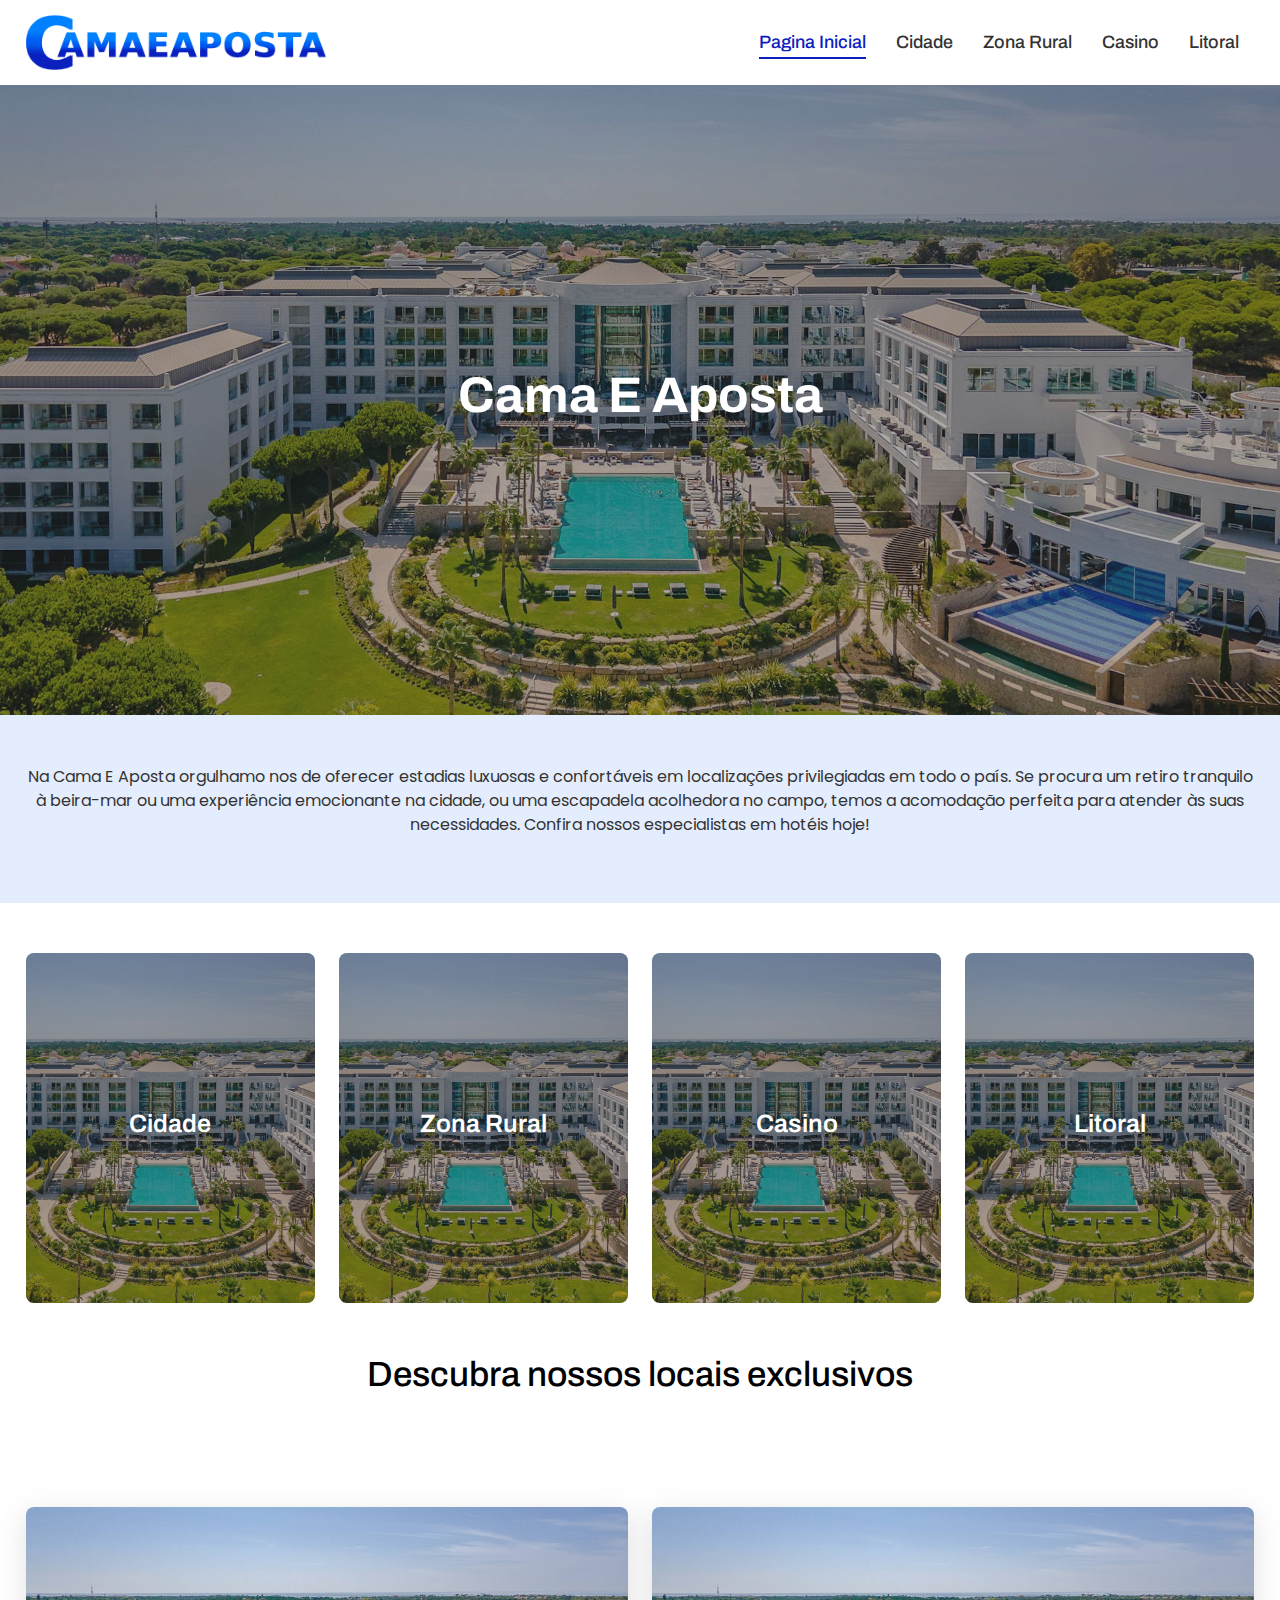
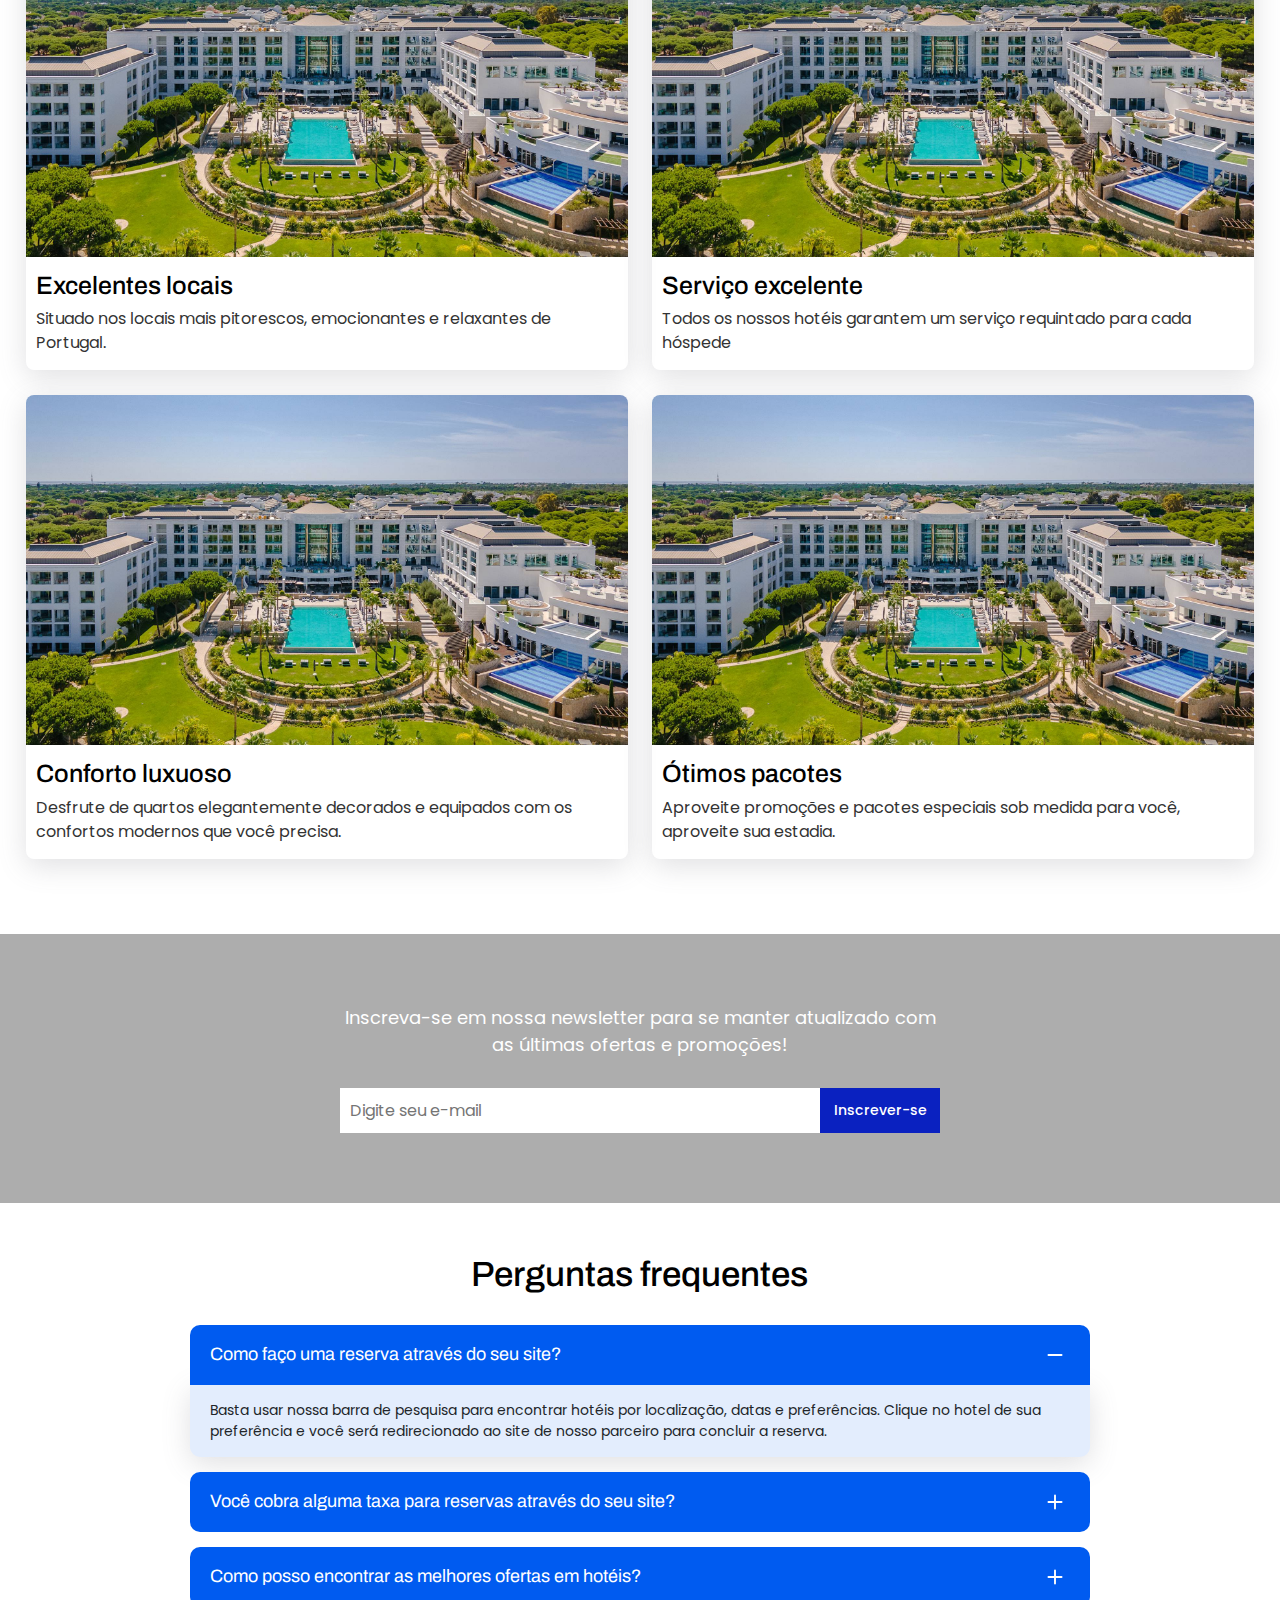
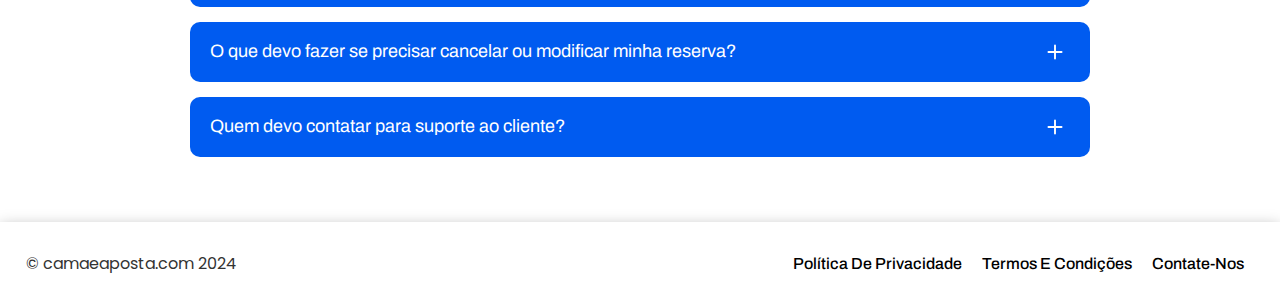
==== index.html @ 898cd30b "first commit" ====
<!DOCTYPE html>
<html lang="pt">
  <head>
    <meta charset="UTF-8">
    <meta name="viewport" content="width=device-width, initial-scale=1.0">
    <link rel="stylesheet" href="assets/css/bootstrap.min.css">
    <link rel="stylesheet" href="https://cdnjs.cloudflare.com/ajax/libs/font-awesome/6.5.2/css/all.min.css">
    <link rel="stylesheet" href="https://unpkg.com/aos@2.3.0/dist/aos.css">
    <link rel="icon" href="assets/images/fav-icn.png">
    <link rel="stylesheet" href="assets/css/style.css">
    <link rel="stylesheet" href="assets/css/media.css">
    <title>Pagina Inicial</title>
  </head>
  <body>

    <!-- header section start  -->
    <header class="site-header">
        <div class="container">
          <nav>
            <div class="site-logo">
              <a href="index.html">
                <img src="assets/images/logo.png" alt="">
              </a>
            </div>
            <div class="main-nav">
              <ul>
                <li>
                  <a href="index.html" class="active">
                    Pagina Inicial
                  </a>
                </li>
                <li>
                  <a href="cidade.html">
                    Cidade
                  </a>
                </li>
                <li>
                  <a href="rurais.html">
                    Zona rural
                  </a>
                </li>
                <li>
                  <a href="casino.html">
                    Casino
                  </a>
                </li>
                <li>
                  <a href="#">
                    Litoral
                  </a>
                </li>
              </ul>
            </div>
          </nav>
        </div>
    </header>
    <!-- header section start  -->
<!-- banner secion start -->
    <section class="site-banner">
      <div class="overlay"></div>
          <div class="banner-content">
            <div class="banner-text">
              <h1>
                Cama E Aposta
              </h1>
            </div>
          </div>
    </section>
<!-- banner secion end -->
  <!-- top content section start -->
    <div class="topContent ptb-50">
        <div class="container">
           <p>
            Na Cama E Aposta orgulhamo nos de oferecer estadias luxuosas e confortáveis em
          localizações privilegiadas em todo o país. Se procura um retiro tranquilo à beira-mar ou uma
          experiência emocionante na cidade, ou uma escapadela acolhedora no campo, temos a
          acomodação perfeita para atender às suas necessidades. Confira nossos especialistas em

          hotéis hoje!
           </p>
        </div>
    </div>
 <!-- top content section section -->
  <!-- link card section start -->
     <section class="link-Card ptb-50">
        <div class="container">
            <div class="row">
              <div class="col-lg-3">
                  <div class="link-card-wrap">
                    <div class="overlay"></div>
                    <a href="#">
                      <div class="link-heading">
                        <h4>
                          Cidade
                        </h4>
                      </div> 
                    </a>
                  </div>
              </div>

              <div class="col-lg-3">
                <div class="link-card-wrap">
                  <div class="overlay"></div>
                  <a href="#">
                    <div class="link-heading">
                      <h4>
                        Zona Rural
                      </h4>
                    </div> 
                  </a>
                </div>
            </div>

            <div class="col-lg-3">
              <div class="link-card-wrap">
                <div class="overlay"></div>
                <a href="#">
                  <div class="link-heading">
                    <h4>
                      Casino
                    </h4>
                  </div> 
                </a>
              </div>
          </div>

          <div class="col-lg-3">
            <div class="link-card-wrap">
              <div class="overlay"></div>
              <a href="#">
                <div class="link-heading">
                  <h4>
                    Litoral
                  </h4>
                </div> 
              </a>
            </div>
        </div>

            </div>
        </div>
     </section>
  <!-- link card section end -->
  <!-- locations section start here -->
     <section class="locations pb-50">
        <div class="container">
          <div class="site-heading">
              <h2>
                Descubra nossos locais exclusivos
              </h2>
              <p>
                Nossos hotéis são projetados pensando em você, combinando comodidades modernas com
                serviço personalizado para garantir que sua estadia seja extraordinária. Explore nossa
                diversificada variedade de hotéis, cada um oferecendo comodidades incríveis.
              </p>
          </div>
            <div class="row">
                <div class="col-md-6">
                    <div class="location-card">
                       <div class="location-img">
                         <img src="assets/images/Hero-banner.jpg" alt="">
                       </div>
                       <div class="location-text">
                          <h3>
                            Excelentes locais
                          </h3>
                          <p>
                            Situado nos locais mais pitorescos,
                            emocionantes e relaxantes de Portugal.
                          </p>
                       </div>
                    </div>
                </div>
                <div class="col-md-6">
                  <div class="location-card">
                     <div class="location-img">
                       <img src="assets/images/Hero-banner.jpg" alt="">
                     </div>
                     <div class="location-text">
                        <h3>
                          Serviço excelente
                        </h3>
                        <p>
                          Todos os nossos hotéis garantem um
                          serviço requintado para cada hóspede
                        </p>
                     </div>
                  </div>
              </div>
              <div class="col-md-6">
                <div class="location-card">
                   <div class="location-img">
                     <img src="assets/images/Hero-banner.jpg" alt="">
                   </div>
                   <div class="location-text">
                      <h3>
                        Conforto luxuoso
                      </h3>
                      <p>
                        Desfrute de quartos elegantemente
                        decorados e equipados com os confortos
                        modernos que você precisa.
                      </p>
                   </div>
                </div>
            </div>
            <div class="col-md-6">
              <div class="location-card">
                 <div class="location-img">
                   <img src="assets/images/Hero-banner.jpg" alt="">
                 </div>
                 <div class="location-text">
                    <h3>
                      Ótimos pacotes
                    </h3>
                    <p>
                      Aproveite promoções e pacotes especiais
                      sob medida para você, aproveite sua
                      
                      estadia.
                    </p>
                 </div>
              </div>
          </div>
            </div>
        </div>
     </section>
  <!-- location section end -->
  <!-- newsletter section start  -->
     <div class="newsletter ptb-70">
      <div class="overlay"></div>
        <div class="container">
            <div class="newsletter-wrap">
               <div class="newsletter-text">
                <p>
                  Inscreva-se em nossa newsletter para se manter atualizado com as últimas ofertas e
                  promoções!
                </p>
               </div>
               <div class="newsletter-form">
                  <form action="mailto:info@camaeaposta.com"  method="post" >
                    <input type="email" name="email" placeholder="Digite seu e-mail" required >
                    <button type="submit">Inscrever-se</button>
                  </form>
               </div>
            </div>
        </div>
     </div>
  <!-- newsletter section end  -->

     <section class="faq-sec ptb-50">
        <div class="container">
          <div class="site-heading">
            <h2>
              Perguntas frequentes
            </h2>
          </div>



          <div class="accordion" id="accordionExample">
            <div class="accordion-item">
              <h2 class="accordion-header">
                <button class="accordion-button" type="button" data-bs-toggle="collapse" data-bs-target="#collapseOne" aria-expanded="true" aria-controls="collapseOne">
                  Como faço uma reserva através do seu site?
                </button>
              </h2>
              <div id="collapseOne" class="accordion-collapse collapse show" data-bs-parent="#accordionExample">
                <div class="accordion-body">
                  Basta usar nossa barra de pesquisa para encontrar hotéis por localização, datas e
                  preferências. Clique no hotel de sua preferência e você será redirecionado ao site de nosso
                  parceiro para concluir a reserva.
                </div>
              </div>
            </div>
      
            <div class="accordion-item">
              <h2 class="accordion-header">
                <button class="accordion-button collapsed" type="button" data-bs-toggle="collapse" data-bs-target="#collapseTwo" aria-expanded="false" aria-controls="collapseTwo">
                  Você cobra alguma taxa para reservas através do seu site?
                </button>
              </h2>
              <div id="collapseTwo" class="accordion-collapse collapse" data-bs-parent="#accordionExample">
                <div class="accordion-body">
                  Não, não cobramos nenhuma taxa adicional. Nosso serviço é totalmente gratuito. Os preços
                  que você vê são os mesmos dos sites de nossos parceiros.
                </div>
              </div>
            </div>
      
            <div class="accordion-item">
              <h2 class="accordion-header">
                <button class="accordion-button collapsed" type="button" data-bs-toggle="collapse" data-bs-target="#collapseThree" aria-expanded="false" aria-controls="collapseThree">
                  Como posso encontrar as melhores ofertas em hotéis?
                </button>
              </h2>
              <div id="collapseThree" class="accordion-collapse collapse" data-bs-parent="#accordionExample">
                <div class="accordion-body">
                  Atualizamos regularmente nosso site com as últimas ofertas e descontos. Consulte a nossa
                  secção "Ofertas Especiais" e subscreva a nossa newsletter para ofertas exclusivas.
                </div>
              </div>
            </div>
      
      
            <div class="accordion-item">
              <h2 class="accordion-header">
                <button class="accordion-button collapsed" type="button" data-bs-toggle="collapse" data-bs-target="#collapseFour" aria-expanded="false" aria-controls="collapseFour">
                  O que devo fazer se precisar cancelar ou modificar minha reserva?
                </button>
              </h2>
              <div id="collapseFour" class="accordion-collapse collapse" data-bs-parent="#accordionExample">
                <div class="accordion-body">
                  Para cancelamentos ou modificações, siga as instruções fornecidas no e-mail de
                  confirmação de reserva do nosso site parceiro. As políticas podem variar de acordo com o
                  provedor.
                </div>
              </div>
            </div>
      
            <div class="accordion-item">
              <h2 class="accordion-header">
                <button class="accordion-button collapsed" type="button" data-bs-toggle="collapse" data-bs-target="#collapseFive" aria-expanded="false" aria-controls="collapseFive">
                  Quem devo contatar para suporte ao cliente?
                </button>
              </h2>
              <div id="collapseFive" class="accordion-collapse collapse" data-bs-parent="#accordionExample">
                <div class="accordion-body">
                  Para qualquer questão relacionada à sua reserva, entre em contato com a equipe de
                  atendimento ao cliente do site parceiro onde você concluiu sua reserva. As informações de
                  contato podem ser encontradas no e-mail de confirmação da reserva.
                </div>
              </div>
            </div>
      
            
      
         
      
          </div>




        </div>
     </section>

   <!-- footer section start -->
   <footer class="site-footer ">
      <div class="container">
        <div class="footer-wrap">
           <p>
            © camaeaposta.com 2024
           </p>
           <div class="footer-links">
              <ul>
                <li>
                  <a href="#">
                      política de Privacidade
                  </a>
                </li>
                <li>
                  <a href="#">
                    Termos e Condições
                  </a>
                </li>
                <li>
                  <a href="mailto:info@camaeaposta.com">Contate-nos</a>
                </li>
              </ul>
           </div>
        </div>
      </div>
   </footer>
   <!-- footer section end -->

    <script src="assets/js/jquery-3.7.1.min.js"></script>
    <script src="https://unpkg.com/aos@2.3.0/dist/aos.js"></script>
    <script src="assets/js/bootstrap.bundle.min.js"></script>
    <script src="assets/js/custom.js"></script>
  </body>
</html>
---- assets/css/style.css ----
@import url('https://fonts.googleapis.com/css2?family=Archivo:ital,wght@0,100..900;1,100..900&family=Poppins:ital,wght@0,100;0,200;0,300;0,400;0,500;0,600;0,700;0,800;0,900;1,100;1,200;1,300;1,400;1,500;1,600;1,700;1,800;1,900&display=swap');

:root {
    --Primary-Color: #0a21c0;
    --Secondary-Color: #005BF0;
    --bg:#005bf01c;
    --black:#333;
    --white:#fff;
}

/* global css start here */
html {
    font-size: 16px;
}

* {
    margin: 0;
    padding: 0;
    box-sizing: border-box;
}

body {
    margin: 0;
    padding: 0;
    font-family: "Poppins", sans-serif;
}

h1,
h2,
h3,
h4,
h5,
h6 {
    font-family: "Archivo", sans-serif;
}

ul {
    padding-left: 0;
    margin-bottom: 0;
    list-style: none;
}

a {
    text-decoration: none;
    font-family: "Archivo", sans-serif;
}

.container {
    max-width: 1320px;
    margin: 0 auto;
    padding-left: 2%;
    padding-right: 2%;
}

img {
    width: 100%;
}

.overlay {
    position: absolute;
    top: 0;
    left: 0;
    height: 100%;
    width: 100%;
    background-color: var(--black);
    opacity: 0.4;
}

/* .pt-30{
    padding-top: 30px;
}
.pb-30{
    padding-bottom: 30px;
}
.ptb-30{
    padding: 30px 0;
} */
.pt-50 {
    padding-top: 50px;
}

.pb-50 {
    padding-bottom: 50px;
}

.ptb-50 {
    padding: 50px 0;
}

.pb-70 {
    padding-bottom: 70px;
}

.ptb-70 {
    padding: 70px 0;
}

/* global css end here */


/* header section css start  */
.site-header {
    padding: 15px 0;
    box-shadow: #00000038 0px 4px 10px 0px;
}

.site-header nav {
    display: flex;
    align-items: center;
    justify-content: space-between;
}

.site-logo img {
    max-width: 300px;
}

.main-nav ul {
    display: flex;
    align-items: center;
}

.main-nav ul li {
    margin: 0px 15px;
}

.main-nav ul li a {
    font-size: 18px;
    color: var(--black);
    text-transform: capitalize;
    font-weight: 500;
    position: relative;
}

.main-nav ul li a::before {
    content: '';
    position: absolute;
    bottom: -7px;
    left: 0;
    height: 2px;
    width: 0%;
    background-color: var(--Primary-Color);
    transition: all 0.3s linear;

}

.main-nav ul li a:hover::before,
.main-nav ul li a.active::before{
    width: 100%;
}

.main-nav ul li a:hover,
.main-nav ul li a.active {
    color: var(--Primary-Color);
}

/* header section css end */

/* banner section css start  */
.site-banner{
    background-image: url(../images/Hero-banner.jpg);
    background-position: center;
    background-repeat: no-repeat;
    background-size: cover;
    height: 70vh;
position: relative;
}
.banner-content{
    height: 100%;
    width: 100%;
    display: flex;
    justify-content: center;
    align-items: center;
    position: relative;
}
.banner-text h1{
    font-size: 50px;
    color: var(--white);
    text-transform: capitalize;
    font-weight: 700;
}
/* banner section css end */
/* top content section css start  */
.topContent {
    background-color: var(--bg);
    text-align: center;
}
.topContent p{
    font-size: 16px;
    color: var(--black);
    text-align: center;
}

/* top contetn section end */

/* link card section css start */
.link-card-wrap{
    background-image: url(../images/Hero-banner.jpg);
    background-position: center;
    background-repeat: no-repeat;
    background-size: cover;
    height: 350px;
    border-radius: 8px;
    overflow: hidden;
position: relative;
}
.link-card-wrap a{
    height: 100%;
    width: 100%;
    display: flex;
    justify-content: center;
    align-items: center;
    position: relative;
} 
.link-heading h4{
    color: #fff;
    font-size: 25px;
    font-weight: 600;
}





/* Circle */
.link-card-wrap {
	position: relative;
}
.link-card-wrap::before {
	position: absolute;
	top: 50%;
	left: 50%;
	z-index: 2;
	display: block;
	content: '';
	width: 0;
	height: 0;
	background: rgba(255,255,255,.2);
	border-radius: 100%;
	transform: translate(-50%, -50%);
	opacity: 0;

}
.link-card-wrap:hover::before {
	animation: circle 1s;
	-webkit-animation: circle 1s;
}

@keyframes circle {
	0% {
		opacity: 1;
	}
	40% {
		opacity: 1;
	}
	100% {
		width: 200%;
		height: 200%;
		opacity: 0;
	}
}
/* link card section end */

/* location section css start */
.location-card {
    box-shadow: rgba(100, 100, 111, 0.2) 0px 7px 29px 0px;
    border-radius: 8px;
    overflow: hidden;
    height: 100%;
}
section.locations .col-md-6 {
    margin-bottom: 25px;
}
.location-img {
    height: 350px;
    /* position: relative; */

}
.location-img img{
    height: 100%;
    width: 100%;
    object-fit: cover;
    
}
.location-text {
    padding: 15px 10px;
}
.location-text h3{
font-size: 25px;
line-height: 1.1;
color: #000;
}
.location-text p{
    font-size: 16px;
    color: var(--black);
    margin-bottom: 0;
}
.site-heading h2 {
    font-size: 35px;
    color: #000;
    margin-bottom: 10px;
}
.site-heading p {
    font-size: 16px;
    color: var(--black);
    margin-bottom: 0;
}
.site-heading {
    text-align: center;
    width: 80%;
    margin: 0 auto;
    margin-bottom: 30px;
}
/* location section css end */
/* newsletter section css start  */
.newsletter{
    background-image: url(../images/Hero-banner.jpg);
    background-position: center;
    background-repeat: no-repeat;
    background-size: cover;
    position: relative;
    background-attachment: fixed;
}
.newsletter-wrap{
    max-width: 600px;
    margin: 0 auto;
    text-align: center;
    position: relative;
}
.newsletter-text p {
    font-size: 18px;
    color: var(--white);
    margin-bottom: 30px;
}
.newsletter-form form {
    display: flex;
    align-items: center;
    justify-content: space-between;
}
.newsletter-form input {
    width: 80%;
    height: 45px;
    padding: 10px;
    border: none;
}
.newsletter-form button {
    width: 20%;
    height: 45px;
    border: none;
    font-size: 14px;
    background-color: var(--Primary-Color);
    color: var(--white);
    font-weight: 500;
    display: flex;
    align-items: center;
    justify-content: center;
}
:focus-visible {
    outline: none;
}


/* newsletter section css end */



/* faq css start */
.accordion-button::after {
    background-image: url("data:image/svg+xml,%3Csvg xmlns='http://www.w3.org/2000/svg' width='16' height='16' fill='currentColor' class='bi bi-plus' viewBox='0 0 16 16'%3E%3Cpath d='M8 4a.5.5 0 0 1 .5.5v3h3a.5.5 0 0 1 0 1h-3v3a.5.5 0 0 1-1 0v-3h-3a.5.5 0 0 1 0-1h3v-3A.5.5 0 0 1 8 4z'/%3E%3C/svg%3E");
    transition: all 0.5s;
}

.accordion-button:not(.collapsed)::after {
    background-image: url("data:image/svg+xml,%3Csvg xmlns='http://www.w3.org/2000/svg' width='16' height='16' fill='currentColor' class='bi bi-dash' viewBox='0 0 16 16'%3E%3Cpath d='M4 8a.5.5 0 0 1 .5-.5h7a.5.5 0 0 1 0 1h-7A.5.5 0 0 1 4 8z'/%3E%3C/svg%3E");
}

.accordion-button::after {
    transition: all 0.5s;
    background-size: 30px;
    height: 30px;
    width: 30px;
    filter: brightness(1) invert(1);
}

.accordion-item {
    background-color: transparent;
    border: none;
}

.accordion-button:not(.collapsed),
.accordion-button {
    color: var(--white);
    background-color: var(--Secondary-Color);
    box-shadow: none;
}

.accordion-item {
    margin-bottom: 15px;
}

.accordion-body {
    padding: 15px 20px;
    box-shadow: rgba(100, 100, 111, 0.2) 0px 7px 29px 0px;
    font-size: 0.875rem;
    background: var(--bg);
    border-bottom-left-radius: 10px;
    border-bottom-right-radius: 10px;
}

:focus-visible {
    outline: none;
}

.accordion-button:focus {
    z-index: 3;
    border-color: transparent;
    outline: 0;
    box-shadow: none;
}

.accordion-button {
    border-radius: 10px !important;
    font-size: 1.125rem;
    padding: 15px 20px;
}

.accordion-button:not(.collapsed) {
    border-bottom-left-radius: 0 !important;
    border-bottom-right-radius: 0 !important;
}

/* .accordion-button::after {
    filter: brightness(0) invert(1);
} */


div#accordionExample {
    max-width: 900px;
    margin: 0 auto;
}

/* faq css end */

/* sub pages css start */
.site-banner.sub-banner{
    height: 50vh;
}
.sub-banner .banner-text h1 {
    font-size: 40px;
    text-align: center;
}
.sub-banner .banner-text p{
    font-size: 18px;
    color: var(--white);
    text-align: center;
}
.moretext{
    display: none;
}
a.moreless-button {
    padding: 12px 30px;
    background-color: #0a21c0;
    display: inline-block;
    color: #fff;
    font-size: 16px;
    font-weight: 500;
}
.cidade-img{
    width: 40%;
}
.cidade-img img{
    height: 100%;
    width: 100%;
    object-fit: cover;
}
.cidade-main-text{
    width: 60%;
    padding: 30px 20px;
}

.cidade-wrap {
    display: flex;
    justify-content: space-between;
    box-shadow: rgba(100, 100, 111, 0.2) 0px 7px 29px 0px;
    margin-bottom: 30px;
}
.cidade-main-text h3{
    font-size: 25px;
    font-weight: 600;
    margin-bottom: 0px;
    color: #000;
}
.cidade-main-text p {
    font-size: 16px;
    margin-bottom: 10px;
    color: var(--black);
}
.cidade-main-text ul{
    margin: 10px 0;
    padding-left: 40px;
    list-style: disc;
}
.cidade-main-text ul li {
    font-size: 16px;
    margin: 5px 0;
    color: #000;
}
.vist-website a {
    display: inline-block;
    background-color: #0a21c0;
    padding: 11px 30px;
    text-align: center;
    color: #fff;
    font-size: 14px;
    margin-top: 10px;
}
.moretextt{
    display: none;
}
a.contless-button {
    color: #000;
    font-weight: 600;
    text-decoration: underline;
    text-transform: uppercase;
    font-size: 14px;
    padding-bottom: 10px;
    display: inline-block;
}


.Stars {
    --percent: calc(var(--rating) / 5 * 100%);
    display: inline-block;
    font-size: 30px;
    line-height: 1.1;
  }
  .Stars::before {
    content: "★★★★★";
    letter-spacing: 0px;
    background: linear-gradient(90deg, #ffcd1e var(--percent), #eae9ef var(--percent));
    -webkit-background-clip: text;
    -webkit-text-fill-color: transparent;
  }
  .brand-rating {
    display: flex;
    align-items: center;
    margin: 10px 0;
}
.rate-count p {
    margin-bottom: 0;
}
.site-heading p{
    color: var(--white);
}

.form-group label {
    display: block;
    color: #fff;
    font-size: 16px;
    margin-bottom: 5px;
}
.form-group input {
    width: 100%;
    height: 45px;
    padding: 10px;
    border-radius: 5px;
    border: none;
    font-size: 14px;
    /* background: #cfcfcff0; */
}
.form-group {
    margin: 10px 0;
}
.form-group textarea{
    height: 300px;
    width: 100%;
    padding: 10px;
    border-radius: 5px;

}
.contact-wrap {
    position: relative;
    max-width: 900px;
    margin: 0 auto;
    padding: 50px;
    background: var(--Secondary-Color);
}
.site-heading h4{
    font-size: 28px;
    color: #fff;
    font-weight: 600;
}
/* sub pages css end */








/* footer section css start */
.site-footer{
    box-shadow: rgba(0, 0, 0, 0.35) 0px 5px 15px;
}
.footer-wrap{
    display: flex;
    align-items: center;
    justify-content: space-between;
    padding: 30px 0;
}
.footer-links ul{
    display: flex;
    align-items: center;
}
.footer-links ul li{
    padding:  0 10px;
}
.footer-links ul li a {
    font-size: 16px;
    color: #000;
    text-transform: capitalize;
    font-weight: 500;
}
.footer-links ul li a:hover{
    color: var(--Primary-Color);
}
.footer-wrap p{
    font-size: 16px;
    color: var(--black);
    margin-bottom: 0;
}
/* footer section css end */
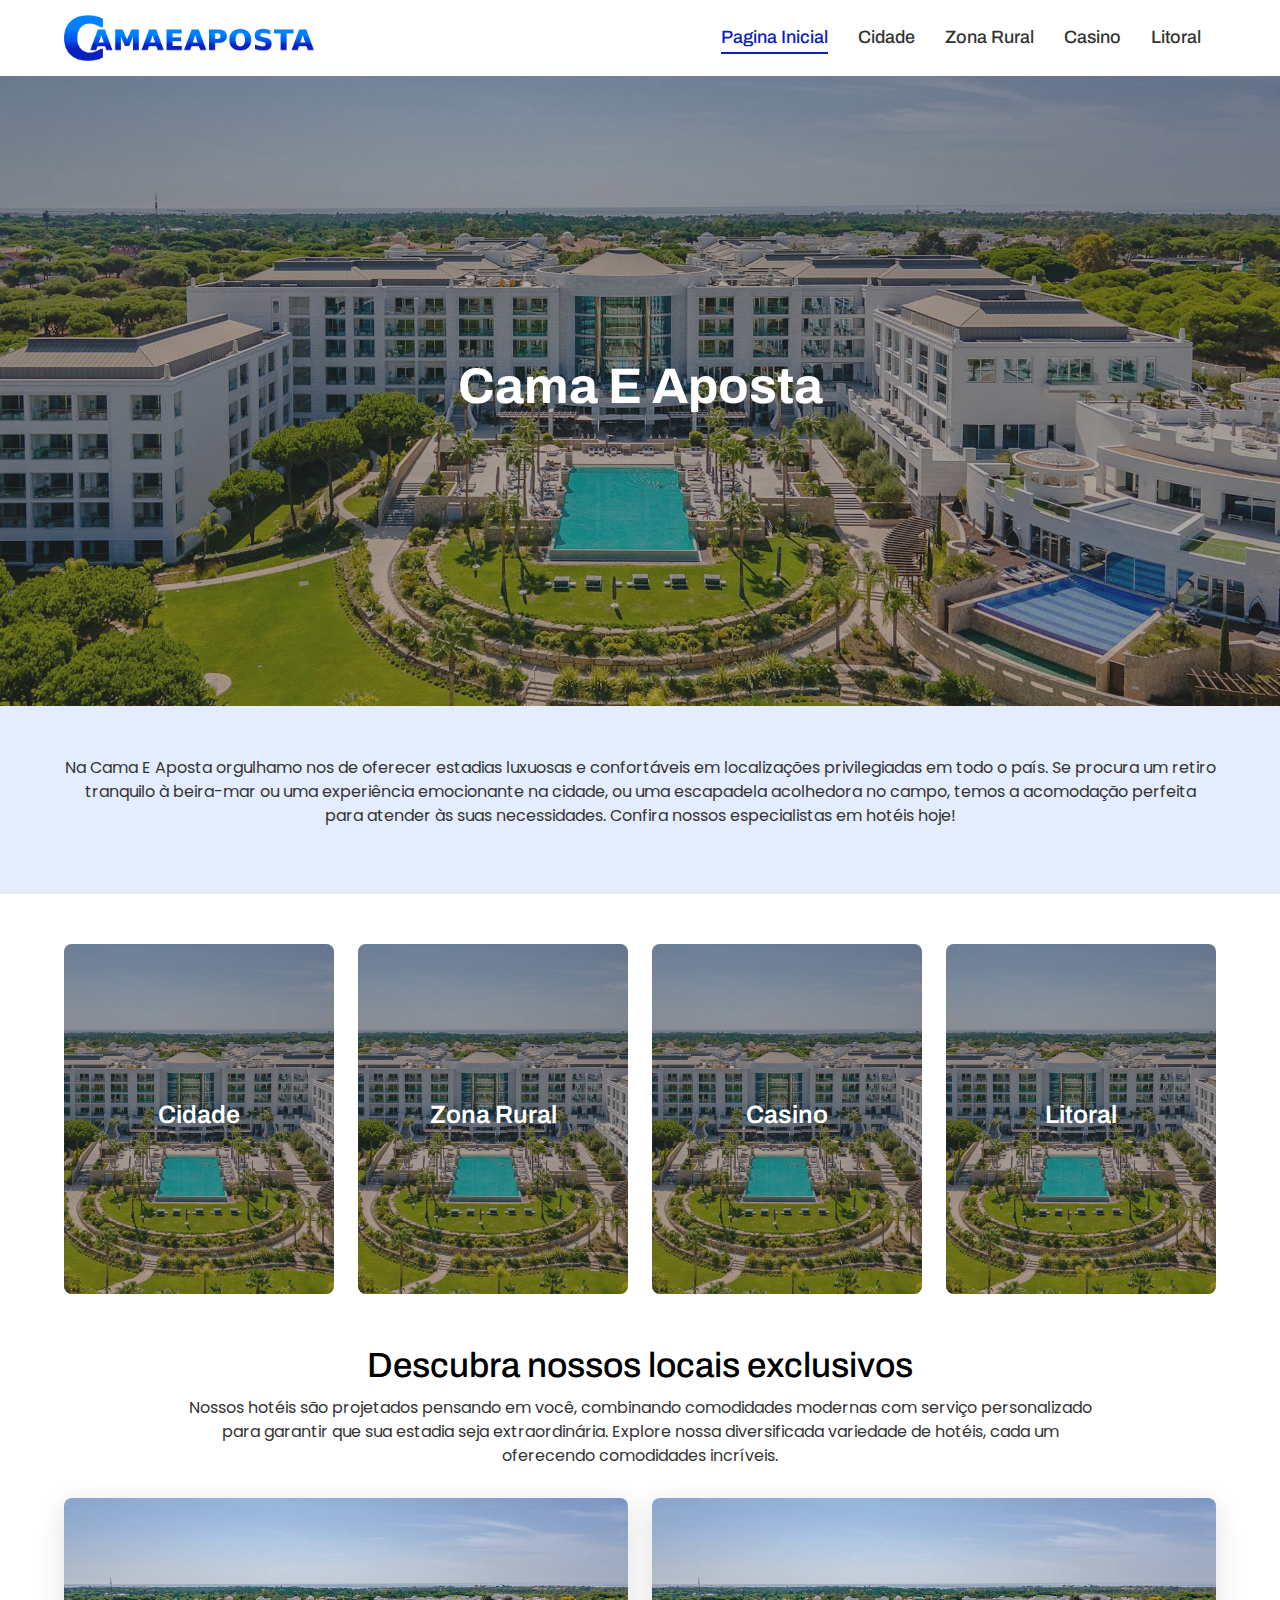
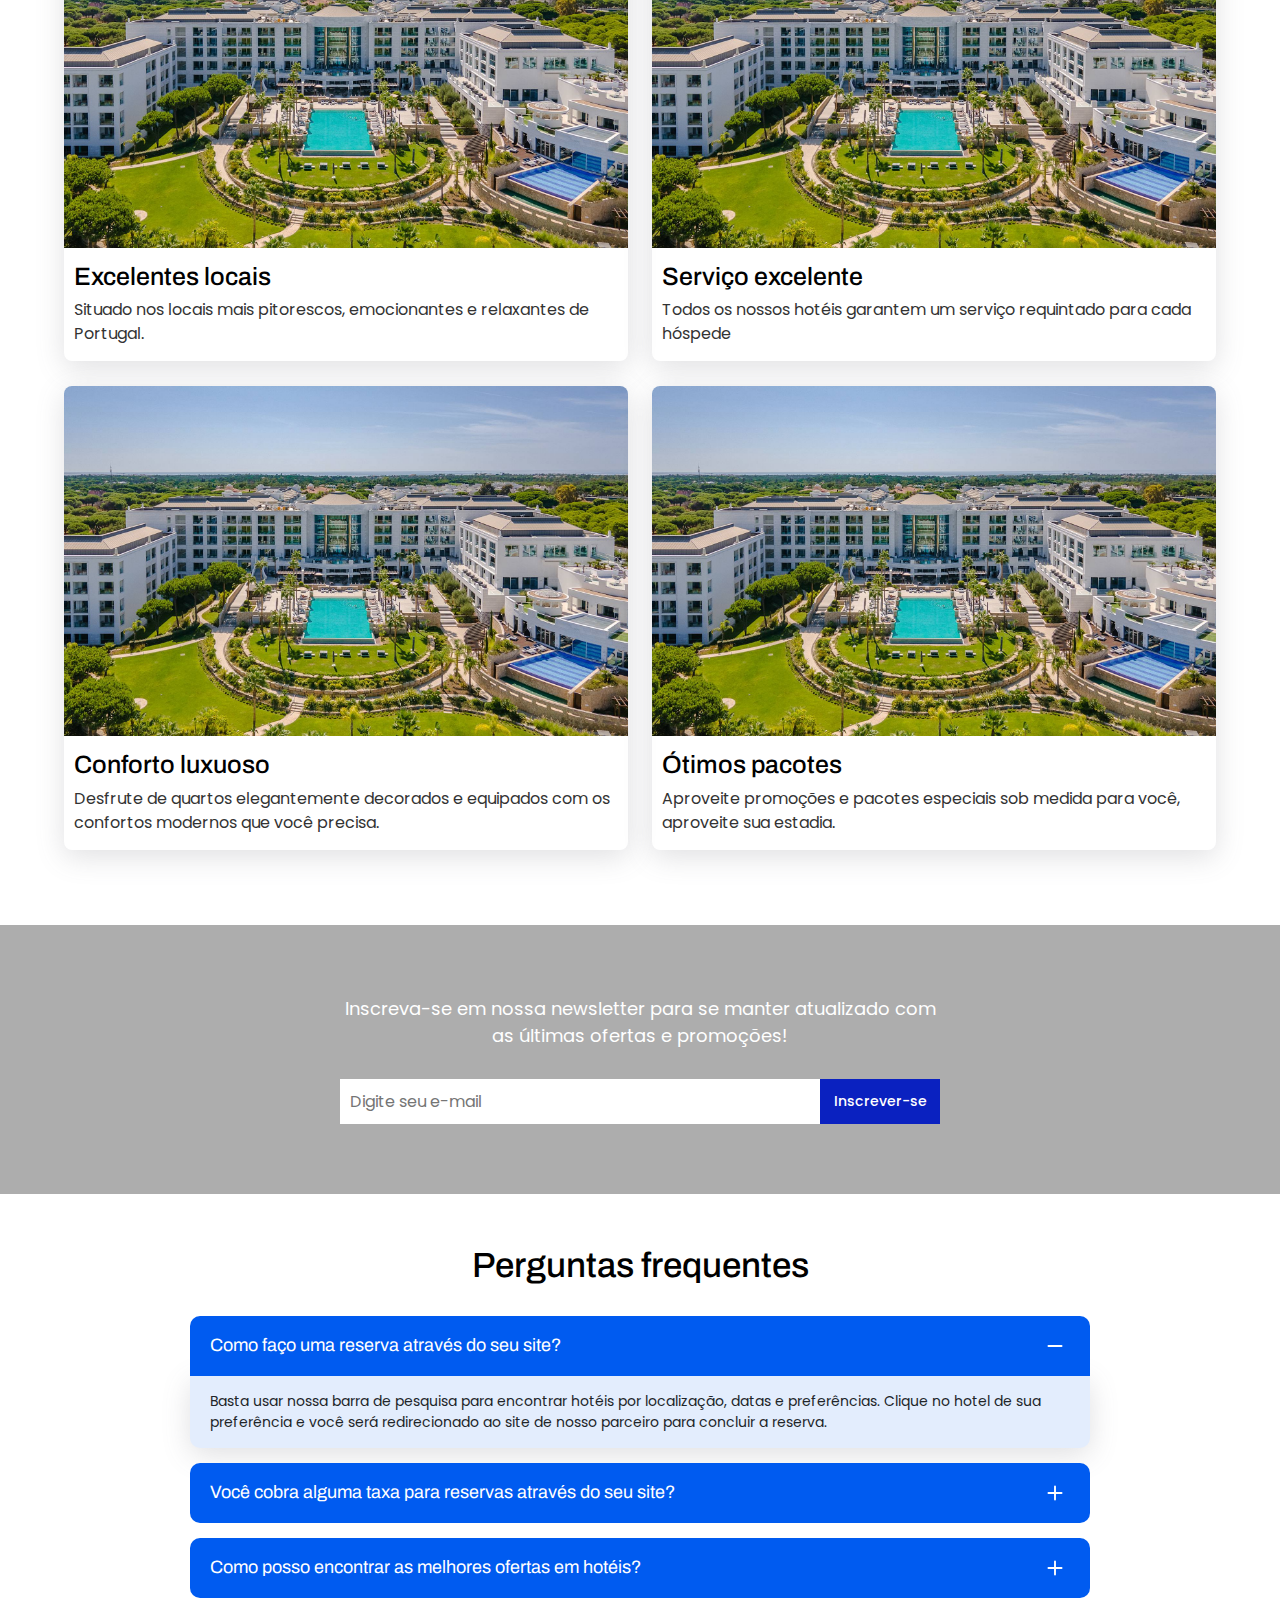
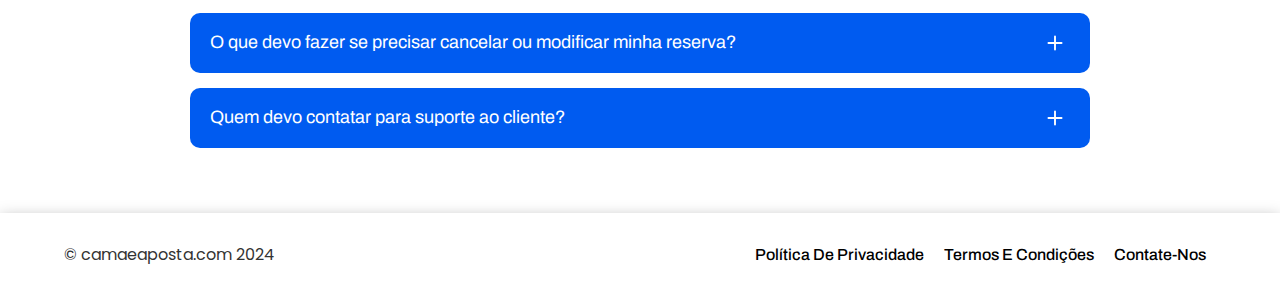
==== commit f67a0ecc: "Done" ====
--- a/index.html
+++ b/index.html
@@ -45,11 +45,17 @@
                   </a>
                 </li>
                 <li>
-                  <a href="#">
+                  <a href="litoral.html">
                     Litoral
                   </a>
                 </li>
               </ul>
+              <div class="close">
+                <i class="fa-solid fa-xmark"></i>
+              </div>
+            </div>
+            <div class="toggle">
+              <i class="fa-solid fa-bars"></i>
             </div>
           </nav>
         </div>
@@ -85,7 +91,7 @@
      <section class="link-Card ptb-50">
         <div class="container">
             <div class="row">
-              <div class="col-lg-3">
+              <div class="col-xl-3 col-lg-6 col-md-6">
                   <div class="link-card-wrap">
                     <div class="overlay"></div>
                     <a href="#">
@@ -98,7 +104,7 @@
                   </div>
               </div>
 
-              <div class="col-lg-3">
+              <div class="col-xl-3 col-lg-6 col-md-6">
                 <div class="link-card-wrap">
                   <div class="overlay"></div>
                   <a href="#">
@@ -111,7 +117,7 @@
                 </div>
             </div>
 
-            <div class="col-lg-3">
+            <div class="col-xl-3 col-lg-6 col-md-6">
               <div class="link-card-wrap">
                 <div class="overlay"></div>
                 <a href="#">
@@ -124,7 +130,7 @@
               </div>
           </div>
 
-          <div class="col-lg-3">
+          <div class="col-xl-3 col-lg-6 col-md-6">
             <div class="link-card-wrap">
               <div class="overlay"></div>
               <a href="#">
@@ -355,12 +361,12 @@
            <div class="footer-links">
               <ul>
                 <li>
-                  <a href="#">
+                  <a href="privacy-policy.html">
                       política de Privacidade
                   </a>
                 </li>
                 <li>
-                  <a href="#">
+                  <a href="term-and-conditions.html">
                     Termos e Condições
                   </a>
                 </li>
--- a/assets/css/style.css
+++ b/assets/css/style.css
@@ -48,8 +48,8 @@
 .container {
     max-width: 1320px;
     margin: 0 auto;
-    padding-left: 2%;
-    padding-right: 2%;
+    padding-left: 5%;
+    padding-right: 5%;
 }
 
 img {
@@ -111,7 +111,7 @@
 }
 
 .site-logo img {
-    max-width: 300px;
+    max-width: 250px;
 }
 
 .main-nav ul {
@@ -124,7 +124,7 @@
 }
 
 .main-nav ul li a {
-    font-size: 18px;
+    font-size: 1.125rem;
     color: var(--black);
     text-transform: capitalize;
     font-weight: 500;
@@ -152,7 +152,9 @@
 .main-nav ul li a.active {
     color: var(--Primary-Color);
 }
-
+.close, .toggle{
+    display: none;
+}
 /* header section css end */
 
 /* banner section css start  */
@@ -173,7 +175,7 @@
     position: relative;
 }
 .banner-text h1{
-    font-size: 50px;
+    font-size: 3.125rem;
     color: var(--white);
     text-transform: capitalize;
     font-weight: 700;
@@ -185,7 +187,7 @@
     text-align: center;
 }
 .topContent p{
-    font-size: 16px;
+    font-size: 1rem;
     color: var(--black);
     text-align: center;
 }
@@ -213,7 +215,7 @@
 } 
 .link-heading h4{
     color: #fff;
-    font-size: 25px;
+    font-size: 1.5625rem;
     font-weight: 600;
 }
 
@@ -285,22 +287,22 @@
     padding: 15px 10px;
 }
 .location-text h3{
-font-size: 25px;
+font-size: 1.5625rem;
 line-height: 1.1;
 color: #000;
 }
 .location-text p{
-    font-size: 16px;
+    font-size: 1rem;
     color: var(--black);
     margin-bottom: 0;
 }
 .site-heading h2 {
-    font-size: 35px;
+    font-size: 2.1875rem;
     color: #000;
     margin-bottom: 10px;
 }
 .site-heading p {
-    font-size: 16px;
+    font-size: 1rem;
     color: var(--black);
     margin-bottom: 0;
 }
@@ -327,7 +329,7 @@
     position: relative;
 }
 .newsletter-text p {
-    font-size: 18px;
+    font-size: 1.125rem;
     color: var(--white);
     margin-bottom: 30px;
 }
@@ -346,7 +348,7 @@
     width: 20%;
     height: 45px;
     border: none;
-    font-size: 14px;
+    font-size: 0.875rem;
     background-color: var(--Primary-Color);
     color: var(--white);
     font-weight: 500;
@@ -445,11 +447,11 @@
     height: 50vh;
 }
 .sub-banner .banner-text h1 {
-    font-size: 40px;
+    font-size: 2.5rem;
     text-align: center;
 }
 .sub-banner .banner-text p{
-    font-size: 18px;
+    font-size: 1.125rem;
     color: var(--white);
     text-align: center;
 }
@@ -461,7 +463,7 @@
     background-color: #0a21c0;
     display: inline-block;
     color: #fff;
-    font-size: 16px;
+    font-size: 1rem;
     font-weight: 500;
 }
 .cidade-img{
@@ -484,13 +486,13 @@
     margin-bottom: 30px;
 }
 .cidade-main-text h3{
-    font-size: 25px;
+    font-size: 1.5625rem;
     font-weight: 600;
     margin-bottom: 0px;
     color: #000;
 }
 .cidade-main-text p {
-    font-size: 16px;
+    font-size: 1rem;
     margin-bottom: 10px;
     color: var(--black);
 }
@@ -500,7 +502,7 @@
     list-style: disc;
 }
 .cidade-main-text ul li {
-    font-size: 16px;
+    font-size: 1rem;
     margin: 5px 0;
     color: #000;
 }
@@ -510,7 +512,7 @@
     padding: 11px 30px;
     text-align: center;
     color: #fff;
-    font-size: 14px;
+    font-size: 0.875rem;
     margin-top: 10px;
 }
 .moretextt{
@@ -521,7 +523,7 @@
     font-weight: 600;
     text-decoration: underline;
     text-transform: uppercase;
-    font-size: 14px;
+    font-size: 0.875rem;
     padding-bottom: 10px;
     display: inline-block;
 }
@@ -530,7 +532,7 @@
 .Stars {
     --percent: calc(var(--rating) / 5 * 100%);
     display: inline-block;
-    font-size: 30px;
+    font-size: 1.875rem;
     line-height: 1.1;
   }
   .Stars::before {
@@ -549,13 +551,13 @@
     margin-bottom: 0;
 }
 .site-heading p{
-    color: var(--white);
+    /* color: var(--white); */
 }
 
 .form-group label {
     display: block;
     color: #fff;
-    font-size: 16px;
+    font-size: 1rem;
     margin-bottom: 5px;
 }
 .form-group input {
@@ -564,7 +566,7 @@
     padding: 10px;
     border-radius: 5px;
     border: none;
-    font-size: 14px;
+    font-size: 0.875rem;
     /* background: #cfcfcff0; */
 }
 .form-group {
@@ -585,9 +587,25 @@
     background: var(--Secondary-Color);
 }
 .site-heading h4{
-    font-size: 28px;
+    font-size: 1.75rem;
     color: #fff;
     font-weight: 600;
+}
+.privacy-wrap{
+    margin: 20px 0;
+}
+.privacy-wrap p{
+    font-size: 1rem;
+    margin-bottom: 10px;
+}
+.privacy-wrap ul{
+    padding-left: 20px;
+    margin: 10px 0;
+    list-style: disc;
+}
+.privacy-wrap ul li{
+    font-size: 1rem;
+    padding: 3px 0;
 }
 /* sub pages css end */
 
@@ -616,7 +634,7 @@
     padding:  0 10px;
 }
 .footer-links ul li a {
-    font-size: 16px;
+    font-size: 1rem;
     color: #000;
     text-transform: capitalize;
     font-weight: 500;
@@ -625,7 +643,7 @@
     color: var(--Primary-Color);
 }
 .footer-wrap p{
-    font-size: 16px;
+    font-size: 1rem;
     color: var(--black);
     margin-bottom: 0;
 }
--- a/assets/css/media.css
+++ b/assets/css/media.css
@@ -0,0 +1,190 @@
+@media(max-width:1200px){
+    html{
+        font-size: 15px;
+    }
+    .link-Card .col-lg-6 {
+        margin: 12px 0;
+    }
+}
+@media(max-width:992px){
+    .close, .toggle{
+        display: block;
+
+    }
+    .toggle{
+        font-size: 25px;
+        color: #000;
+
+    }
+    .close{
+        font-size: 25px;
+        position: absolute;
+        top: 20px;
+        right: 20px;
+    }
+    .main-nav ul {
+        flex-direction: column;
+        /* align-items: self-start; */
+    }
+    .main-nav ul li {
+        margin: 10px  0;
+    }
+    .main-nav {
+        position: fixed;
+        top: 0;
+        left: 0;
+        padding: 30px;
+        width: 100%;
+        background: #ffffff;
+        height: 100vh;
+        z-index: 9;
+        transform: translateY(-100%);
+        transition: all 0.3s ease-in-out;
+
+}
+    .menuToggle .main-nav{
+        transform: translateY(0%);
+        transition: all 0.3s ease-in-out;
+
+}
+}
+@media(max-width:850px){
+    html{
+        font-size: 14px
+    }
+    .site-banner {
+        height: 55vh;
+    }
+    .site-banner.sub-banner {
+        height: 45vh;
+    }
+    .banner-text h1 {
+        font-size: 3rem;
+    }
+    .link-card-wrap {
+        height: 300px;
+    }
+    .link-heading h4 {
+        font-size: 1.7625rem;
+    }
+    .location-img {
+        height: 250px;
+    }
+    .site-heading h2 {
+        font-size: 2rem;
+    }
+    .cidade-wrap {
+        flex-direction: column;
+    }
+    .cidade-img {
+        width: 100%;
+        height: 350px;
+    }
+    .cidade-main-text {
+        width: 100%;
+    }
+    .form-group input {
+        height: 40px;
+    }
+    .form-group {
+        margin: 7px 0;
+    }
+    .form-group textarea {
+        height: 250px;
+    }
+    .contact-wrap {
+        padding: 30px;
+    }
+    .brand-rating {
+        margin: 5px 0;
+    }
+}
+@media(max-width:767px){
+    .site-heading {
+        width: 95%;
+    }
+    .site-logo img {
+        max-width: 200px;
+    }
+    .ptb-50 {
+        padding: 30px 0;
+    }
+    .footer-wrap {
+        flex-direction: column-reverse;
+    }
+    .footer-links {
+        margin-bottom: 10px;
+    }
+    .accordion-button {
+        padding: 12px 15px;
+    }
+}
+@media(max-width:575px){
+    .link-card-wrap {
+        height: 250px;
+    }
+    .newsletter-form form {
+        flex-direction: column;
+    }
+    .newsletter-form button {
+        margin-top: 15px;
+        width: 30%;
+    }
+    .newsletter-form input {
+        width: 100%;
+    }
+    .footer-links ul li {
+        padding: 3px 5px;
+    }
+    .footer-links ul {
+        flex-wrap: wrap;
+        justify-content: center;
+    }
+    .cidade-img {
+        height: 250px;
+    }
+    .form-group textarea {
+        height: 200px;
+    }
+    .form-group label {
+        margin-bottom: 2px;
+    }
+    .form-group {
+        margin: 5px 0;
+    }
+    .cidade-main-text ul {
+        padding-left: 30px;
+    }
+}
+@media(max-width:374px){
+    html{
+        font-size: 13px;
+    }
+    .site-logo img {
+        max-width: 160px;
+    }
+    .toggle {
+        font-size: 22px;
+    }
+    .banner-text h1 {
+        font-size: 2.8rem;
+    }
+    .site-banner {
+        height: 50vh;
+    }
+    .sub-banner .banner-text h1 {
+        font-size: 2.3rem;
+    }
+    .site-banner.sub-banner {
+        height: 40vh;
+    }
+    .site-heading h2 {
+        font-size: 1.8rem;
+    }
+    .cidade-main-text {
+        padding: 20px 10px;
+    }
+    .contact-wrap {
+        padding: 20px 10px;
+    }
+}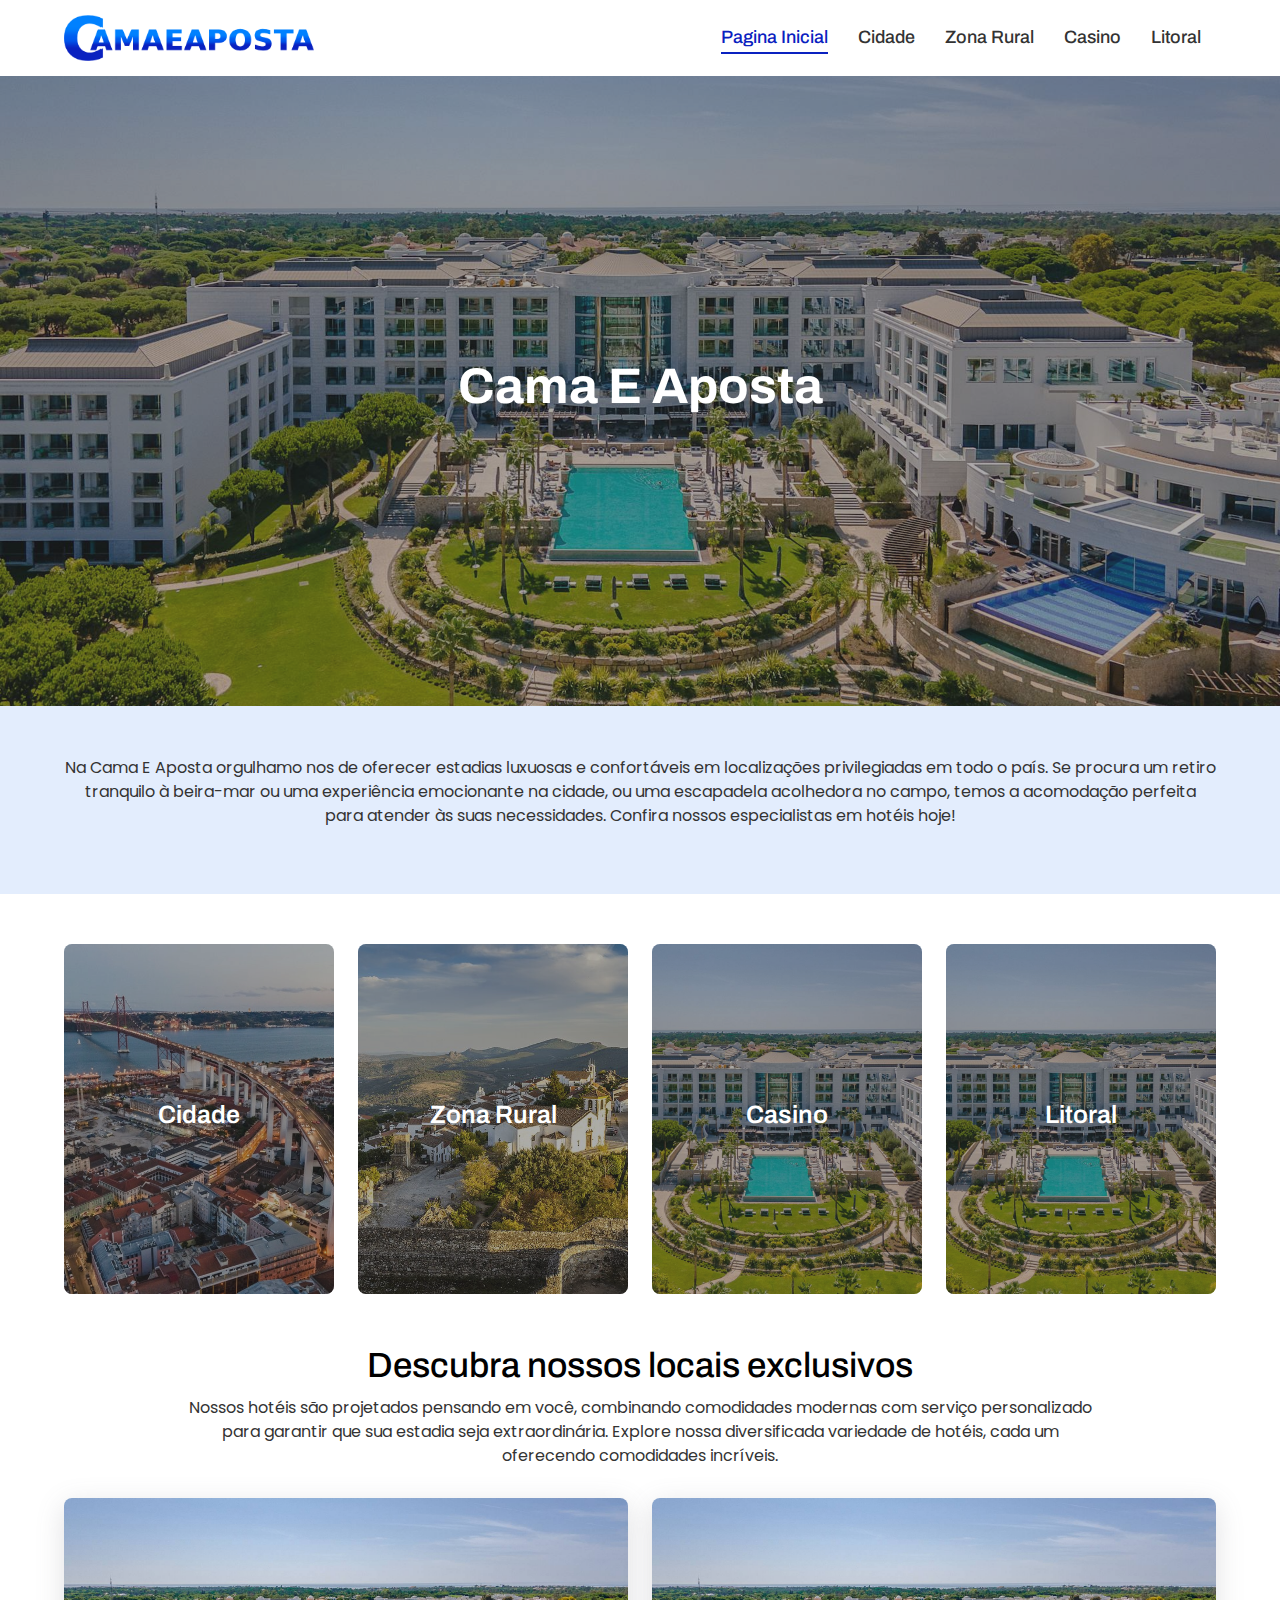
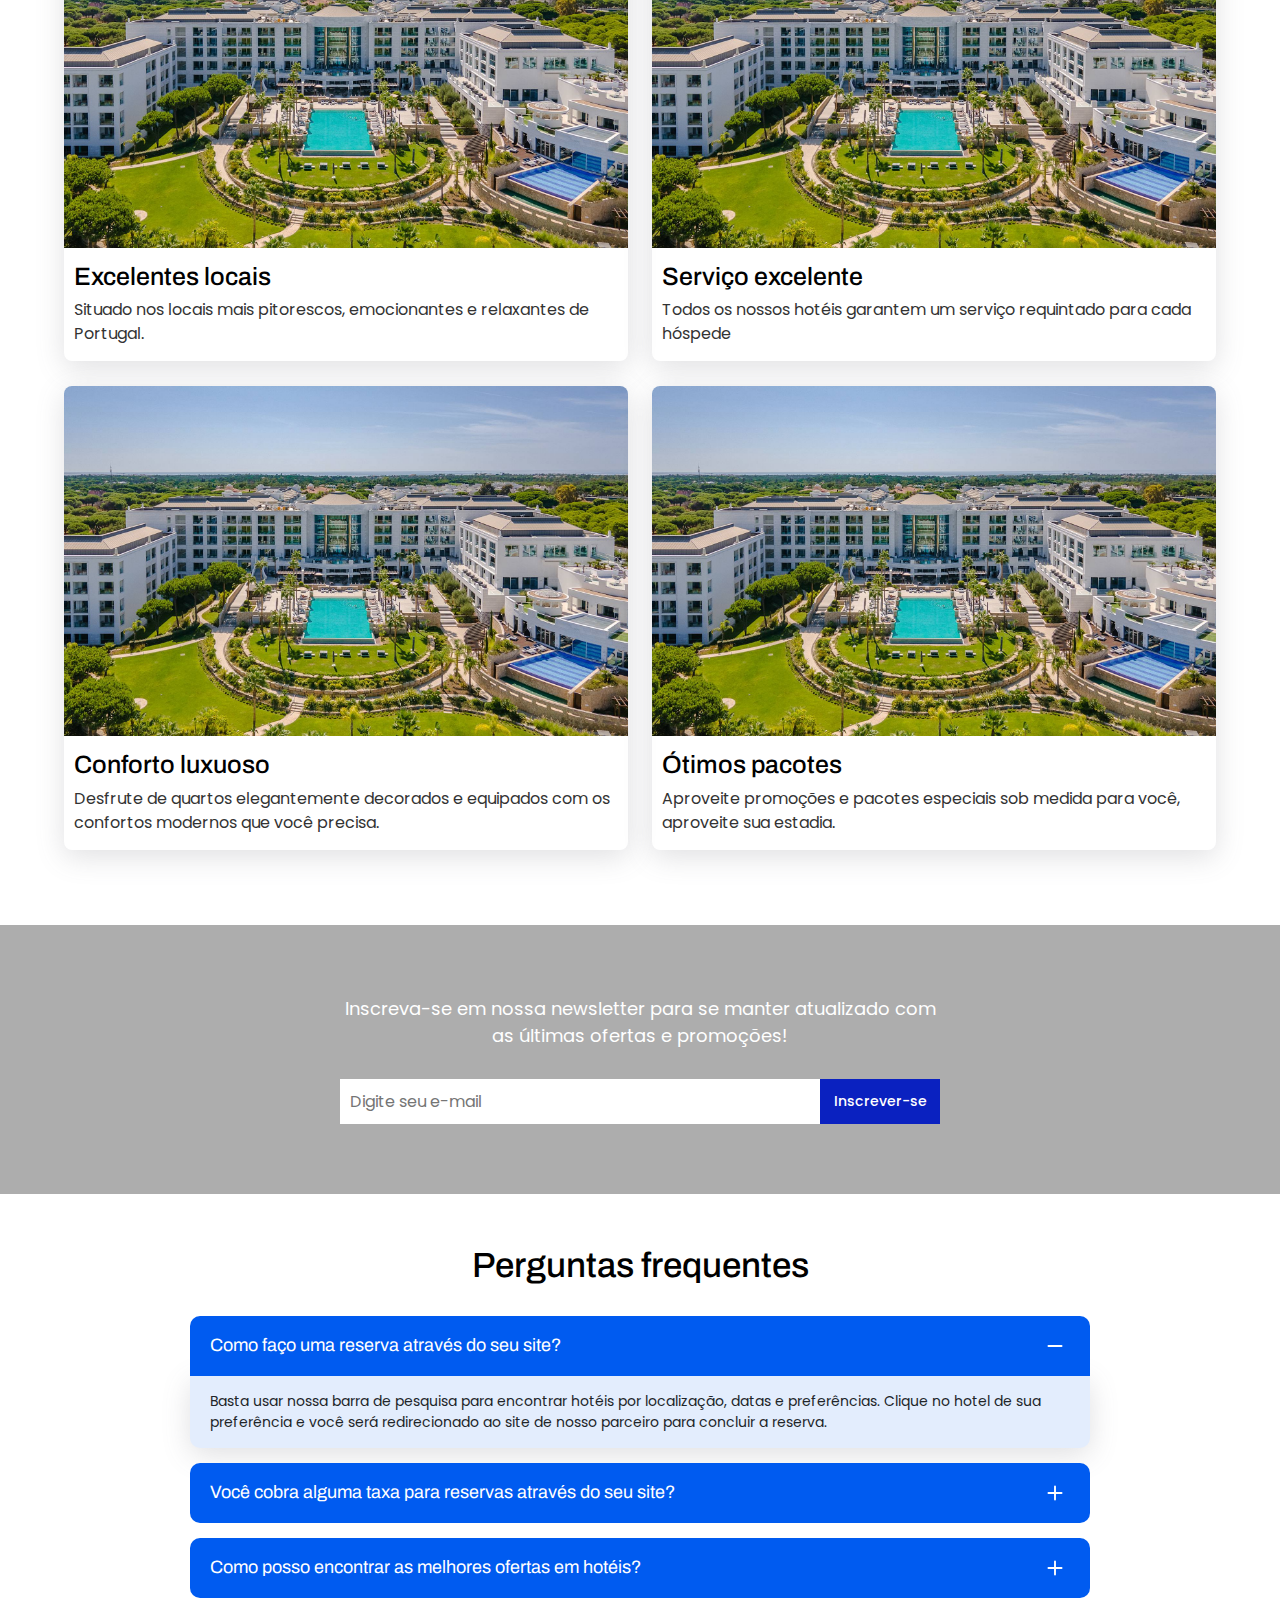
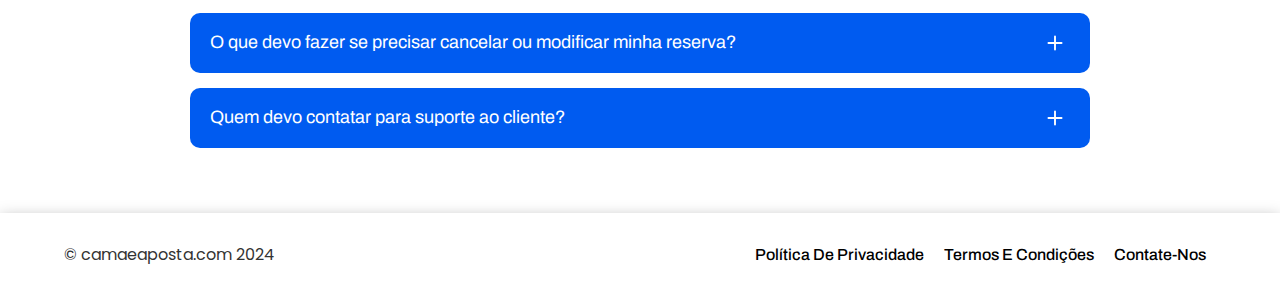
==== commit cbd90db1: "done" ====
--- a/index.html
+++ b/index.html
@@ -92,9 +92,9 @@
         <div class="container">
             <div class="row">
               <div class="col-xl-3 col-lg-6 col-md-6">
-                  <div class="link-card-wrap">
+                  <div class="link-card-wrap" style="background-image: url(./assets/images/linkCard1.jpg);">
                     <div class="overlay"></div>
-                    <a href="#">
+                    <a href="cidade.html">
                       <div class="link-heading">
                         <h4>
                           Cidade
@@ -105,9 +105,9 @@
               </div>
 
               <div class="col-xl-3 col-lg-6 col-md-6">
-                <div class="link-card-wrap">
+                <div class="link-card-wrap" style="background-image: url(./assets/images/linkCard2.jpg);">
                   <div class="overlay"></div>
-                  <a href="#">
+                  <a href="rurais.html">
                     <div class="link-heading">
                       <h4>
                         Zona Rural
@@ -118,9 +118,9 @@
             </div>
 
             <div class="col-xl-3 col-lg-6 col-md-6">
-              <div class="link-card-wrap">
+              <div class="link-card-wrap" >
                 <div class="overlay"></div>
-                <a href="#">
+                <a href="casino.html">
                   <div class="link-heading">
                     <h4>
                       Casino
@@ -133,7 +133,7 @@
           <div class="col-xl-3 col-lg-6 col-md-6">
             <div class="link-card-wrap">
               <div class="overlay"></div>
-              <a href="#">
+              <a href="litoral.html">
                 <div class="link-heading">
                   <h4>
                     Litoral
--- a/assets/css/style.css
+++ b/assets/css/style.css
@@ -3,9 +3,9 @@
 :root {
     --Primary-Color: #0a21c0;
     --Secondary-Color: #005BF0;
-    --bg:#005bf01c;
-    --black:#333;
-    --white:#fff;
+    --bg: #005bf01c;
+    --black: #333;
+    --white: #fff;
 }
 
 /* global css start here */
@@ -144,7 +144,7 @@
 }
 
 .main-nav ul li a:hover::before,
-.main-nav ul li a.active::before{
+.main-nav ul li a.active::before {
     width: 100%;
 }
 
@@ -152,21 +152,25 @@
 .main-nav ul li a.active {
     color: var(--Primary-Color);
 }
-.close, .toggle{
+
+.close,
+.toggle {
     display: none;
 }
+
 /* header section css end */
 
 /* banner section css start  */
-.site-banner{
+.site-banner {
     background-image: url(../images/Hero-banner.jpg);
     background-position: center;
     background-repeat: no-repeat;
     background-size: cover;
     height: 70vh;
-position: relative;
-}
-.banner-content{
+    position: relative;
+}
+
+.banner-content {
     height: 100%;
     width: 100%;
     display: flex;
@@ -174,19 +178,22 @@
     align-items: center;
     position: relative;
 }
-.banner-text h1{
+
+.banner-text h1 {
     font-size: 3.125rem;
     color: var(--white);
     text-transform: capitalize;
     font-weight: 700;
 }
+
 /* banner section css end */
 /* top content section css start  */
 .topContent {
     background-color: var(--bg);
     text-align: center;
 }
-.topContent p{
+
+.topContent p {
     font-size: 1rem;
     color: var(--black);
     text-align: center;
@@ -195,7 +202,7 @@
 /* top contetn section end */
 
 /* link card section css start */
-.link-card-wrap{
+.link-card-wrap {
     background-image: url(../images/Hero-banner.jpg);
     background-position: center;
     background-repeat: no-repeat;
@@ -203,17 +210,19 @@
     height: 350px;
     border-radius: 8px;
     overflow: hidden;
-position: relative;
-}
-.link-card-wrap a{
+    position: relative;
+}
+
+.link-card-wrap a {
     height: 100%;
     width: 100%;
     display: flex;
     justify-content: center;
     align-items: center;
     position: relative;
-} 
-.link-heading h4{
+}
+
+.link-heading h4 {
     color: #fff;
     font-size: 1.5625rem;
     font-weight: 600;
@@ -225,41 +234,46 @@
 
 /* Circle */
 .link-card-wrap {
-	position: relative;
-}
+    position: relative;
+}
+
 .link-card-wrap::before {
-	position: absolute;
-	top: 50%;
-	left: 50%;
-	z-index: 2;
-	display: block;
-	content: '';
-	width: 0;
-	height: 0;
-	background: rgba(255,255,255,.2);
-	border-radius: 100%;
-	transform: translate(-50%, -50%);
-	opacity: 0;
-
-}
+    position: absolute;
+    top: 50%;
+    left: 50%;
+    z-index: 2;
+    display: block;
+    content: '';
+    width: 0;
+    height: 0;
+    background: rgba(255, 255, 255, .2);
+    border-radius: 100%;
+    transform: translate(-50%, -50%);
+    opacity: 0;
+
+}
+
 .link-card-wrap:hover::before {
-	animation: circle 1s;
-	-webkit-animation: circle 1s;
+    animation: circle 1s;
+    -webkit-animation: circle 1s;
 }
 
 @keyframes circle {
-	0% {
-		opacity: 1;
-	}
-	40% {
-		opacity: 1;
-	}
-	100% {
-		width: 200%;
-		height: 200%;
-		opacity: 0;
-	}
-}
+    0% {
+        opacity: 1;
+    }
+
+    40% {
+        opacity: 1;
+    }
+
+    100% {
+        width: 200%;
+        height: 200%;
+        opacity: 0;
+    }
+}
+
 /* link card section end */
 
 /* location section css start */
@@ -269,52 +283,69 @@
     overflow: hidden;
     height: 100%;
 }
+
 section.locations .col-md-6 {
     margin-bottom: 25px;
 }
+
 .location-img {
     height: 350px;
     /* position: relative; */
-
-}
-.location-img img{
+overflow: hidden;
+
+}
+
+.location-img:hover img {
+    transform: scale(1.3);
+
+}
+
+.location-img img {
     height: 100%;
     width: 100%;
     object-fit: cover;
-    
-}
+    transition: all 0.3s linear;
+
+}
+
 .location-text {
     padding: 15px 10px;
 }
-.location-text h3{
-font-size: 1.5625rem;
-line-height: 1.1;
-color: #000;
-}
-.location-text p{
+
+.location-text h3 {
+    font-size: 1.5625rem;
+    line-height: 1.1;
+    color: #000;
+}
+
+.location-text p {
     font-size: 1rem;
     color: var(--black);
     margin-bottom: 0;
 }
+
 .site-heading h2 {
     font-size: 2.1875rem;
     color: #000;
     margin-bottom: 10px;
 }
+
 .site-heading p {
     font-size: 1rem;
     color: var(--black);
     margin-bottom: 0;
 }
+
 .site-heading {
     text-align: center;
     width: 80%;
     margin: 0 auto;
     margin-bottom: 30px;
 }
+
 /* location section css end */
 /* newsletter section css start  */
-.newsletter{
+.newsletter {
     background-image: url(../images/Hero-banner.jpg);
     background-position: center;
     background-repeat: no-repeat;
@@ -322,28 +353,33 @@
     position: relative;
     background-attachment: fixed;
 }
-.newsletter-wrap{
+
+.newsletter-wrap {
     max-width: 600px;
     margin: 0 auto;
     text-align: center;
     position: relative;
 }
+
 .newsletter-text p {
     font-size: 1.125rem;
     color: var(--white);
     margin-bottom: 30px;
 }
+
 .newsletter-form form {
     display: flex;
     align-items: center;
     justify-content: space-between;
 }
+
 .newsletter-form input {
     width: 80%;
     height: 45px;
     padding: 10px;
     border: none;
 }
+
 .newsletter-form button {
     width: 20%;
     height: 45px;
@@ -356,6 +392,7 @@
     align-items: center;
     justify-content: center;
 }
+
 :focus-visible {
     outline: none;
 }
@@ -443,38 +480,63 @@
 /* faq css end */
 
 /* sub pages css start */
-.site-banner.sub-banner{
+.site-banner.sub-banner {
     height: 50vh;
 }
+
 .sub-banner .banner-text h1 {
     font-size: 2.5rem;
     text-align: center;
 }
-.sub-banner .banner-text p{
+
+.sub-banner .banner-text p {
     font-size: 1.125rem;
     color: var(--white);
     text-align: center;
 }
-.moretext{
+
+.moretext {
     display: none;
 }
+
 a.moreless-button {
     padding: 12px 30px;
-    background-color: #0a21c0;
+    background-color: var(--Primary-Color);
     display: inline-block;
     color: #fff;
     font-size: 1rem;
     font-weight: 500;
-}
-.cidade-img{
+    transition: all 0.3s linear;
+ 
+}
+a.moreless-button:hover{
+    background-color: var(--Secondary-Color);
+}
+.cidade-img {
     width: 40%;
-}
-.cidade-img img{
+    overflow: hidden;
+}
+.cidade-img:hover img{
+    transform: scale(1.3);
+
+}
+.cidade-img img {
     height: 100%;
     width: 100%;
     object-fit: cover;
-}
-.cidade-main-text{
+    transition: all 0.3s linear;
+ 
+}
+.contact-wrap button {
+    width: fit-content;
+    padding: 10px 40px;
+    border: none;
+    border-radius: 5px;
+    font-size: 1rem;
+    font-weight: 500;
+    color: #333;
+}
+.cidade-main-text {
     width: 60%;
     padding: 30px 20px;
 }
@@ -485,39 +547,51 @@
     box-shadow: rgba(100, 100, 111, 0.2) 0px 7px 29px 0px;
     margin-bottom: 30px;
 }
-.cidade-main-text h3{
+
+.cidade-main-text h3 {
     font-size: 1.5625rem;
     font-weight: 600;
     margin-bottom: 0px;
     color: #000;
 }
+
 .cidade-main-text p {
     font-size: 1rem;
     margin-bottom: 10px;
     color: var(--black);
 }
-.cidade-main-text ul{
+
+.cidade-main-text ul {
     margin: 10px 0;
     padding-left: 40px;
     list-style: disc;
 }
+
 .cidade-main-text ul li {
     font-size: 1rem;
     margin: 5px 0;
     color: #000;
 }
+
 .vist-website a {
     display: inline-block;
-    background-color: #0a21c0;
+    background-color: var(--Primary-Color);
     padding: 11px 30px;
     text-align: center;
     color: #fff;
     font-size: 0.875rem;
     margin-top: 10px;
-}
-.moretextt{
+    transition: all 0.3s linear;
+
+}
+.vist-website a:hover{
+    background-color: var(--Secondary-Color);
+}
+
+.moretextt {
     display: none;
 }
+
 a.contless-button {
     color: #000;
     font-weight: 600;
@@ -534,23 +608,27 @@
     display: inline-block;
     font-size: 1.875rem;
     line-height: 1.1;
-  }
-  .Stars::before {
+}
+
+.Stars::before {
     content: "★★★★★";
     letter-spacing: 0px;
     background: linear-gradient(90deg, #ffcd1e var(--percent), #eae9ef var(--percent));
     -webkit-background-clip: text;
     -webkit-text-fill-color: transparent;
-  }
-  .brand-rating {
+}
+
+.brand-rating {
     display: flex;
     align-items: center;
     margin: 10px 0;
 }
+
 .rate-count p {
     margin-bottom: 0;
 }
-.site-heading p{
+
+.site-heading p {
     /* color: var(--white); */
 }
 
@@ -560,6 +638,7 @@
     font-size: 1rem;
     margin-bottom: 5px;
 }
+
 .form-group input {
     width: 100%;
     height: 45px;
@@ -569,16 +648,19 @@
     font-size: 0.875rem;
     /* background: #cfcfcff0; */
 }
+
 .form-group {
     margin: 10px 0;
 }
-.form-group textarea{
+
+.form-group textarea {
     height: 300px;
     width: 100%;
     padding: 10px;
     border-radius: 5px;
 
 }
+
 .contact-wrap {
     position: relative;
     max-width: 900px;
@@ -586,27 +668,33 @@
     padding: 50px;
     background: var(--Secondary-Color);
 }
-.site-heading h4{
+
+.site-heading h4 {
     font-size: 1.75rem;
     color: #fff;
     font-weight: 600;
 }
-.privacy-wrap{
+
+.privacy-wrap {
     margin: 20px 0;
 }
-.privacy-wrap p{
+
+.privacy-wrap p {
     font-size: 1rem;
     margin-bottom: 10px;
 }
-.privacy-wrap ul{
+
+.privacy-wrap ul {
     padding-left: 20px;
     margin: 10px 0;
     list-style: disc;
 }
-.privacy-wrap ul li{
+
+.privacy-wrap ul li {
     font-size: 1rem;
     padding: 3px 0;
 }
+
 /* sub pages css end */
 
 
@@ -617,34 +705,41 @@
 
 
 /* footer section css start */
-.site-footer{
+.site-footer {
     box-shadow: rgba(0, 0, 0, 0.35) 0px 5px 15px;
 }
-.footer-wrap{
+
+.footer-wrap {
     display: flex;
     align-items: center;
     justify-content: space-between;
     padding: 30px 0;
 }
-.footer-links ul{
-    display: flex;
-    align-items: center;
-}
-.footer-links ul li{
-    padding:  0 10px;
-}
+
+.footer-links ul {
+    display: flex;
+    align-items: center;
+}
+
+.footer-links ul li {
+    padding: 0 10px;
+}
+
 .footer-links ul li a {
     font-size: 1rem;
     color: #000;
     text-transform: capitalize;
     font-weight: 500;
 }
-.footer-links ul li a:hover{
+
+.footer-links ul li a:hover {
     color: var(--Primary-Color);
 }
-.footer-wrap p{
+
+.footer-wrap p {
     font-size: 1rem;
     color: var(--black);
     margin-bottom: 0;
 }
+
 /* footer section css end */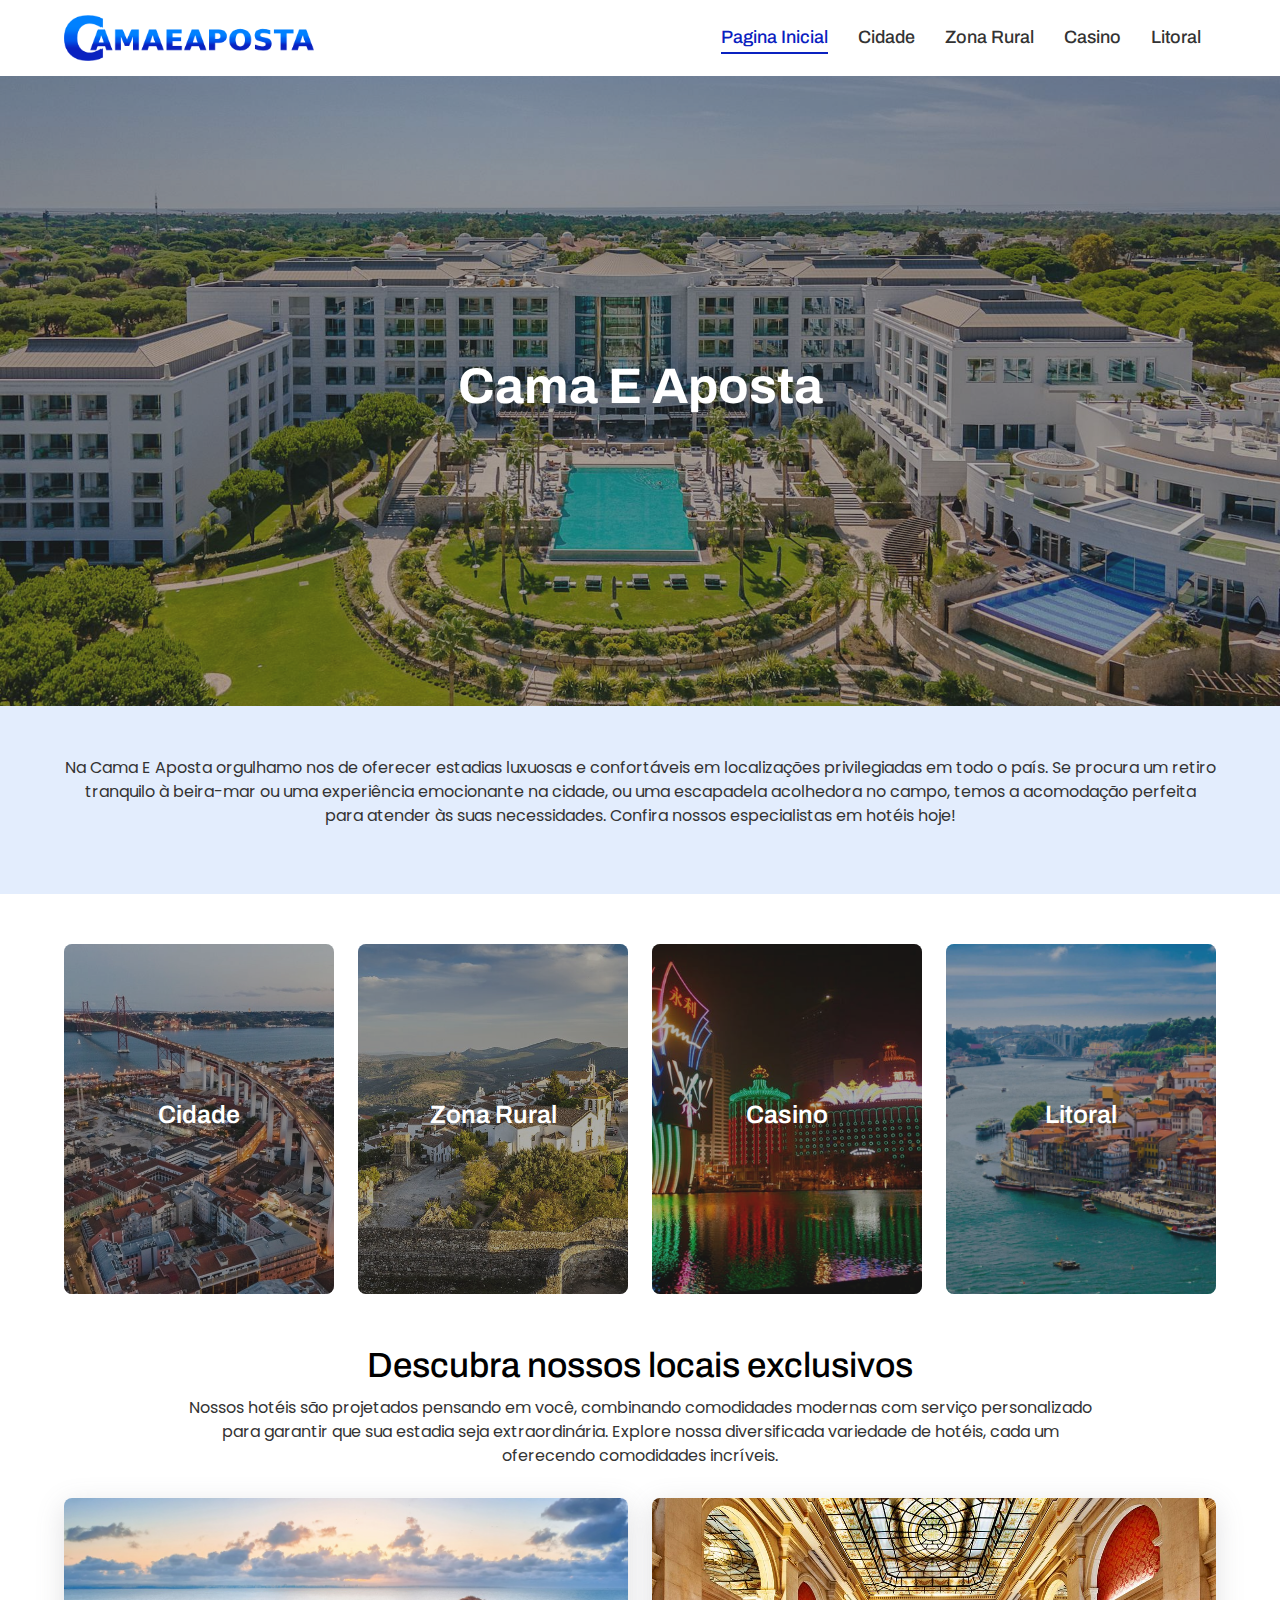
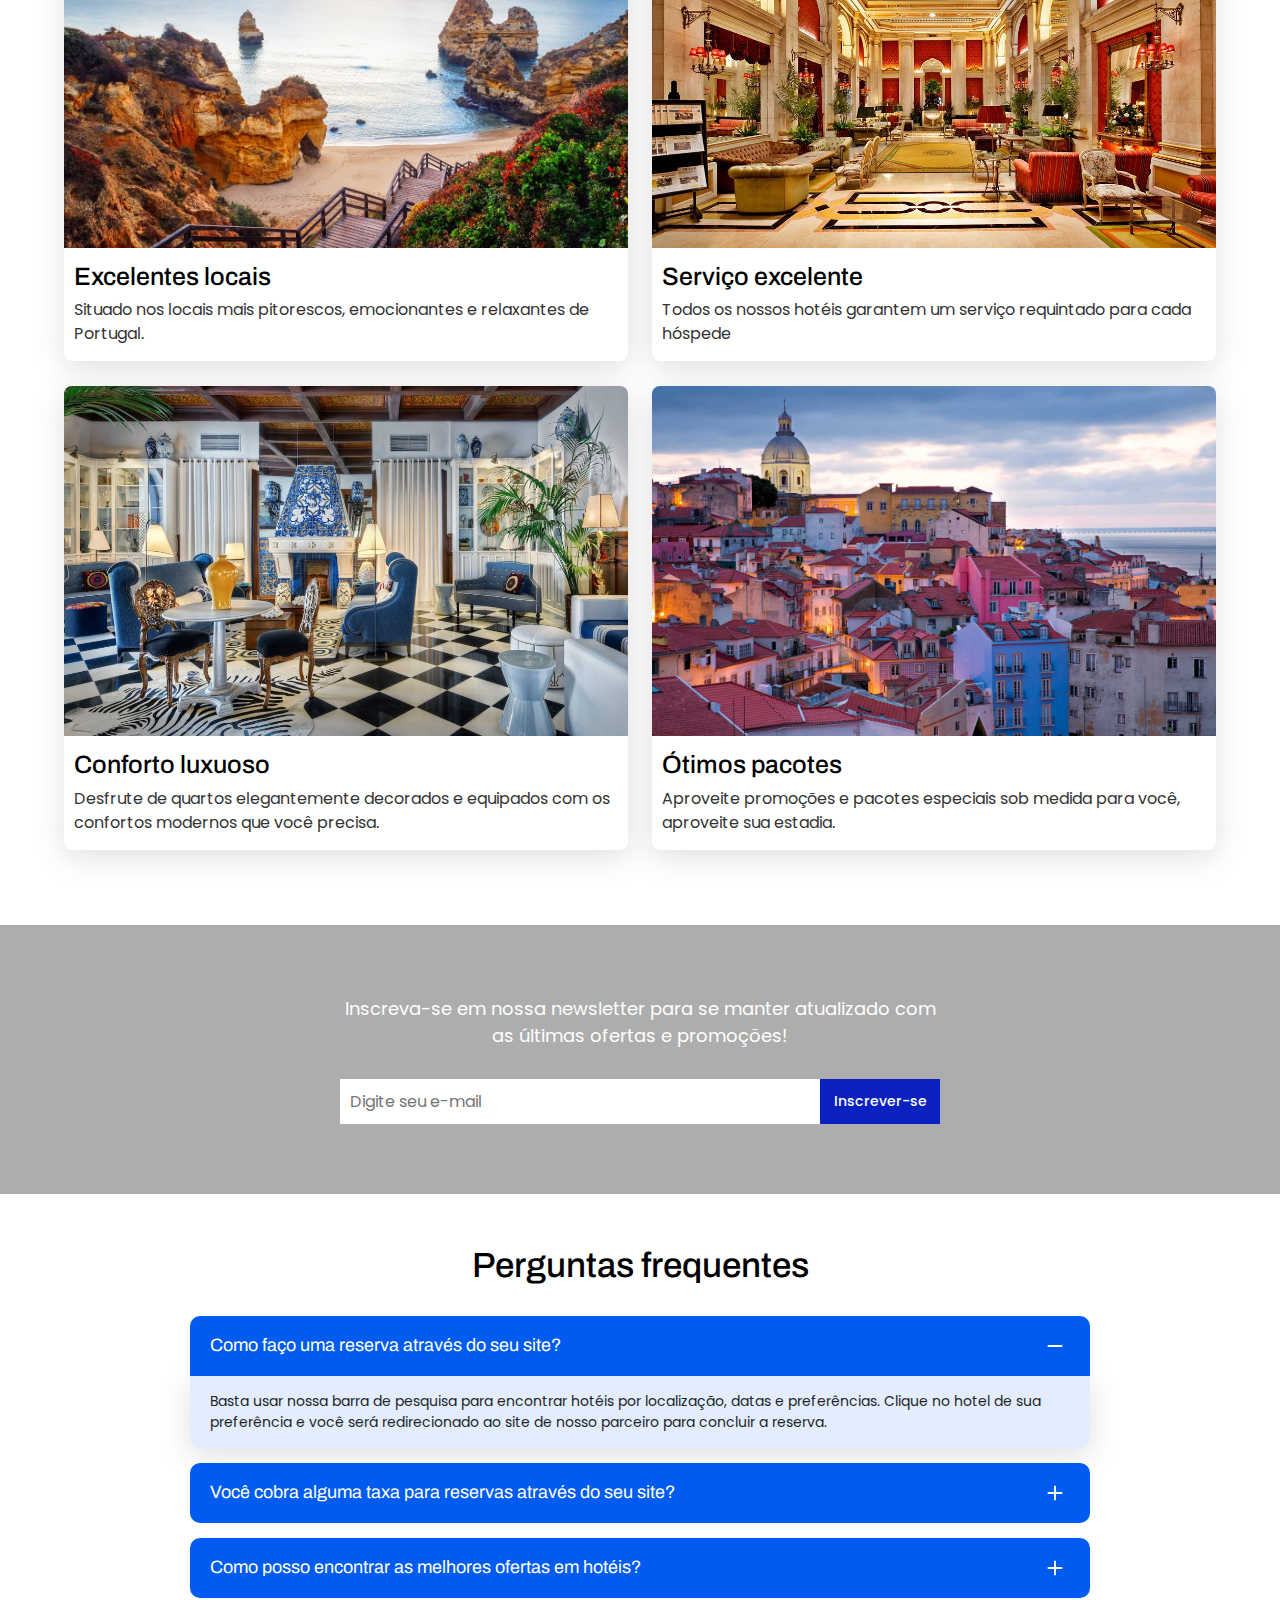
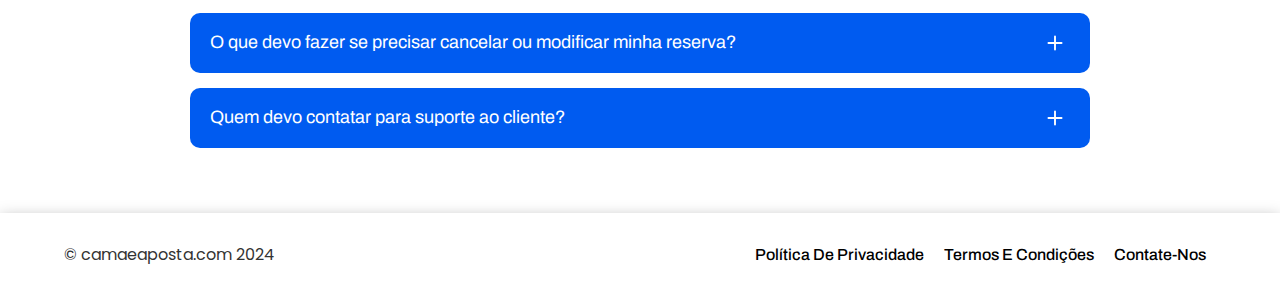
==== commit 99984052: "done" ====
--- a/index.html
+++ b/index.html
@@ -118,7 +118,7 @@
             </div>
 
             <div class="col-xl-3 col-lg-6 col-md-6">
-              <div class="link-card-wrap" >
+              <div class="link-card-wrap" style="background-image: url(./assets/images/linkCard3.jpg);">
                 <div class="overlay"></div>
                 <a href="casino.html">
                   <div class="link-heading">
@@ -131,7 +131,7 @@
           </div>
 
           <div class="col-xl-3 col-lg-6 col-md-6">
-            <div class="link-card-wrap">
+            <div class="link-card-wrap" style="background-image: url(./assets/images/linkCard4.jpg);">
               <div class="overlay"></div>
               <a href="litoral.html">
                 <div class="link-heading">
@@ -164,7 +164,7 @@
                 <div class="col-md-6">
                     <div class="location-card">
                        <div class="location-img">
-                         <img src="assets/images/Hero-banner.jpg" alt="">
+                         <img src="assets/images/location1.jpg" alt="">
                        </div>
                        <div class="location-text">
                           <h3>
@@ -180,7 +180,7 @@
                 <div class="col-md-6">
                   <div class="location-card">
                      <div class="location-img">
-                       <img src="assets/images/Hero-banner.jpg" alt="">
+                       <img src="assets/images/location2.jpg" alt="">
                      </div>
                      <div class="location-text">
                         <h3>
@@ -196,7 +196,7 @@
               <div class="col-md-6">
                 <div class="location-card">
                    <div class="location-img">
-                     <img src="assets/images/Hero-banner.jpg" alt="">
+                     <img src="assets/images/location3.jpeg" alt="">
                    </div>
                    <div class="location-text">
                       <h3>
@@ -213,7 +213,7 @@
             <div class="col-md-6">
               <div class="location-card">
                  <div class="location-img">
-                   <img src="assets/images/Hero-banner.jpg" alt="">
+                   <img src="assets/images/location4.jfif" alt="">
                  </div>
                  <div class="location-text">
                     <h3>
--- a/assets/css/style.css
+++ b/assets/css/style.css
@@ -346,7 +346,7 @@
 /* location section css end */
 /* newsletter section css start  */
 .newsletter {
-    background-image: url(../images/Hero-banner.jpg);
+    background-image: url(../images/newsletter-bg.jpg);
     background-position: center;
     background-repeat: no-repeat;
     background-size: cover;
